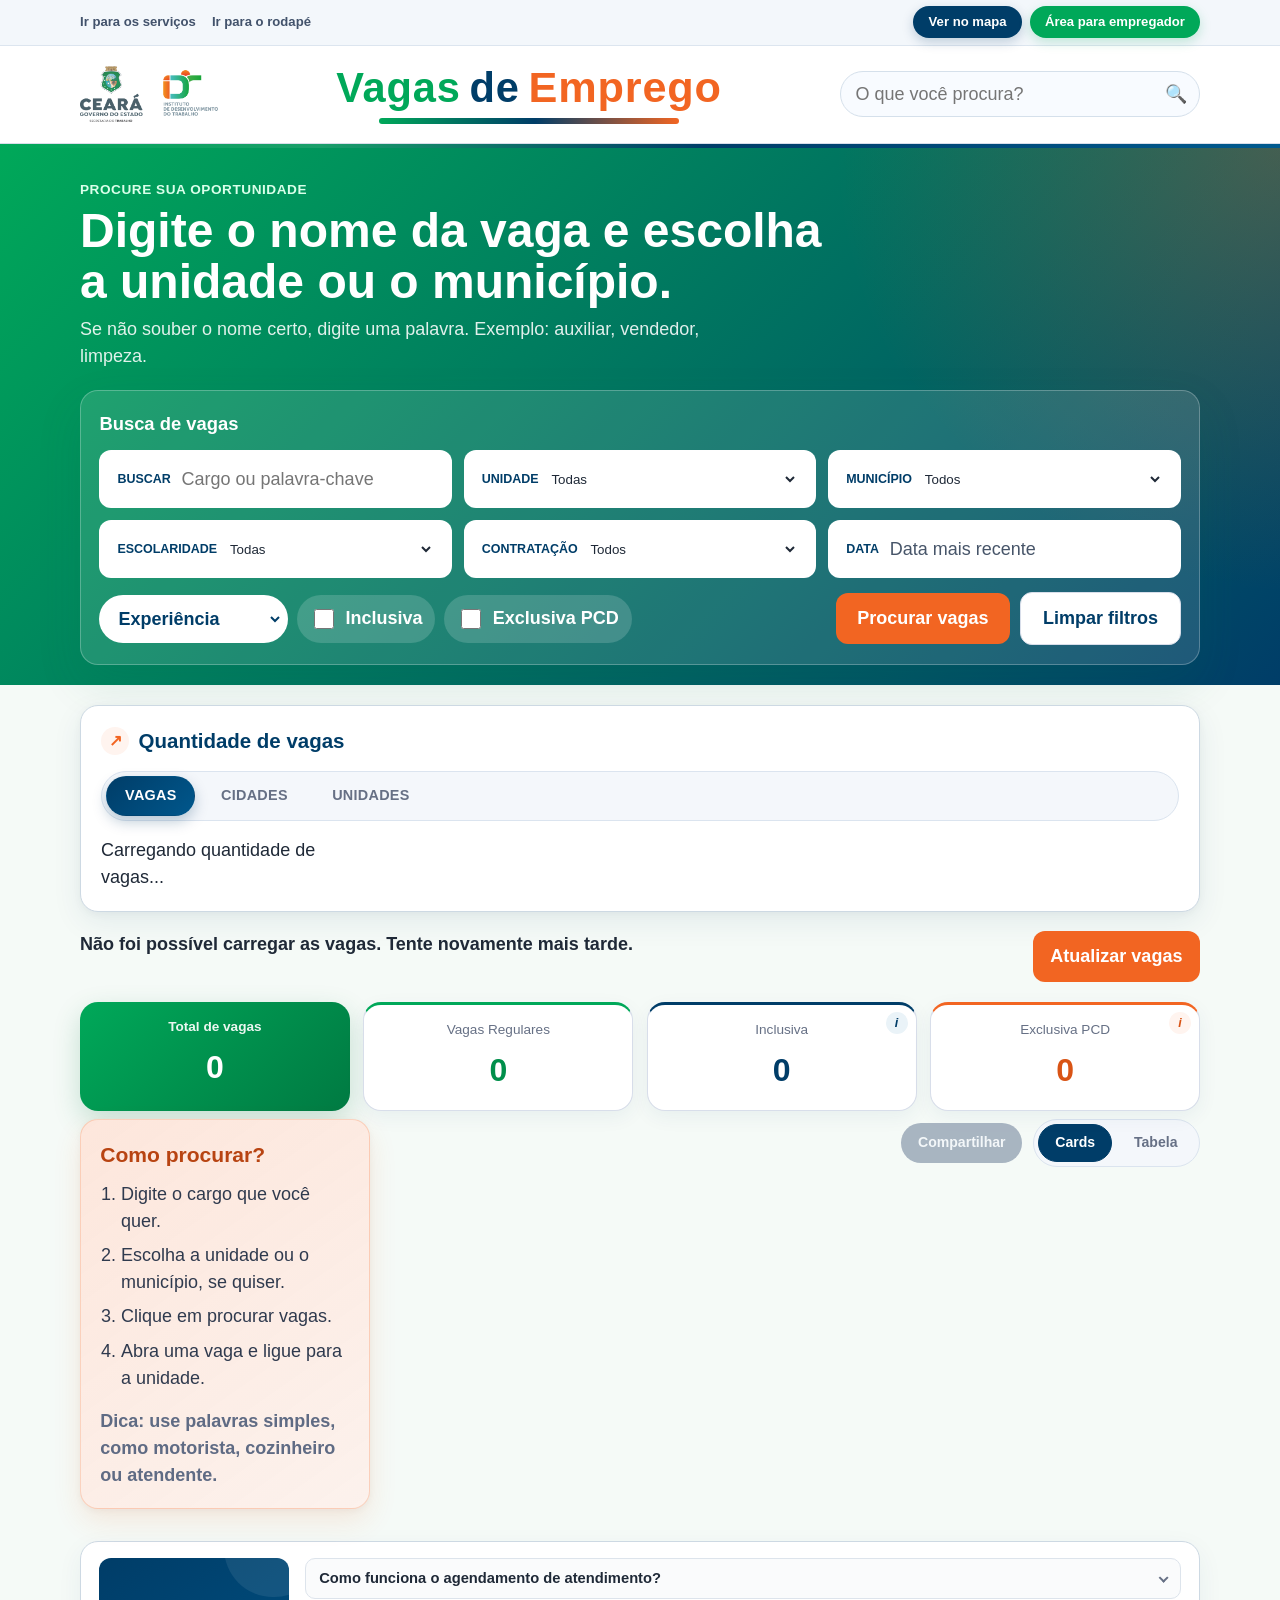
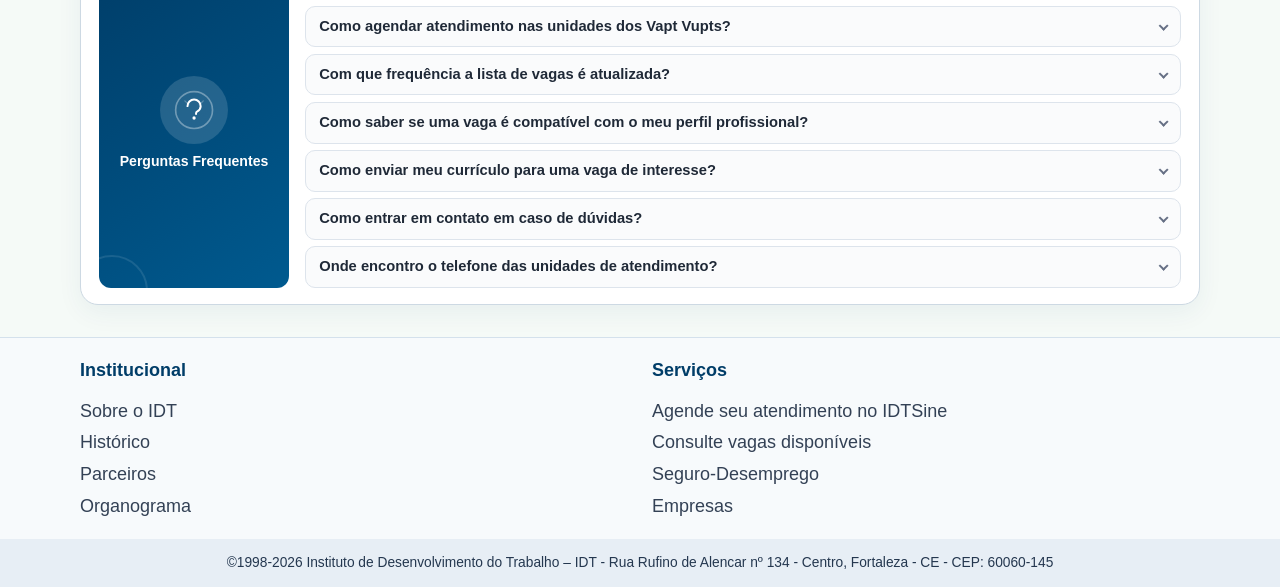
==== frontend/index.html @ 75d152e3 "Mover o botao Ver no mapa para a linha da area do empregador." ====
<!DOCTYPE html>
<html lang="pt-BR">
<head>
  <meta charset="UTF-8" />
  <meta name="viewport" content="width=device-width, initial-scale=1.0" />
  <meta name="description" content="Encontre vagas de emprego do IDT de forma simples e rápida." />
  <title>Vagas de Emprego | IDT</title>
  <link rel="icon" href="https://www.idt.org.br/assets/img/icones/IDT.ico" type="image/x-icon" />
  <link rel="stylesheet" href="css/style.css" />
</head>
<body>
  <a class="skip-link" href="#resultados">Ir para as vagas</a>

  <header class="site-header" id="topo">
    <div class="site-shortcuts">
      <div class="container site-shortcuts__inner">
        <a href="#resultados">Ir para os serviços</a>
        <a href="#s-footer">Ir para o rodapé</a>
        <div class="site-shortcuts__actions">
          <a class="site-shortcuts__cta site-shortcuts__cta--map" href="mapa.html">Ver no mapa</a>
          <a class="site-shortcuts__cta" href="empresas.html">Área para empregador</a>
        </div>
      </div>
    </div>

    <div class="topbar">
      <div class="container topbar__inner">
        <div class="topbar__logos">
          <div class="logo logo--lockup">
            <img src="img/logos_verticais.png" alt="Governo do Estado do Ceará — Secretaria do Trabalho e Instituto de Desenvolvimento do Trabalho" />
          </div>
        </div>
        <p class="site-title" aria-label="Vagas de Emprego">
          <span class="site-title__text">
            <span class="site-title__word site-title__word--green">Vagas</span>
            <span class="site-title__word site-title__word--blue">de</span>
            <span class="site-title__word site-title__word--orange">Emprego</span>
          </span>
          <span class="site-title__accent" aria-hidden="true"></span>
        </p>
        <form class="site-search" action="index.html" method="get">
          <input type="search" name="q" placeholder="O que você procura?" aria-label="Buscar vaga da data atual" />
          <button type="submit" aria-label="Buscar vaga da data atual">🔍</button>
        </form>
      </div>
    </div>

    <div class="site-header-divider" aria-hidden="true"></div>
  </header>

  <main>
    <section class="hero">
      <div class="container">
        <div class="hero__text">
          <p class="eyebrow">Procure sua oportunidade</p>
          <h2>Digite o nome da vaga e escolha a unidade ou o município.</h2>
          <p>Se não souber o nome certo, digite uma palavra. Exemplo: auxiliar, vendedor, limpeza.</p>
        </div>

        <form id="busca-form" class="search-box" aria-label="Busca de vagas">
          <h3>Busca de vagas</h3>
          <div class="search-row">
            <label class="search-field">
              <span class="sr-only">Cargo ou palavra-chave</span>
              <span aria-hidden="true" class="field-icon">Buscar</span>
              <input id="busca-cargo" type="search" placeholder="Cargo ou palavra-chave" autocomplete="off" list="lista-ocupacoes" />
              <datalist id="lista-ocupacoes"></datalist>
            </label>
            <label class="search-field">
              <span class="sr-only">Unidade</span>
              <span aria-hidden="true" class="field-icon">Unidade</span>
              <select id="filtro-unidade">
                <option value="">Todas</option>
              </select>
            </label>
            <label class="search-field">
              <span class="sr-only">Município</span>
              <span aria-hidden="true" class="field-icon">Município</span>
              <select id="filtro-municipio">
                <option value="">Todos</option>
              </select>
            </label>
          </div>
          <div class="search-row search-row--extra">
            <label class="search-field">
              <span class="sr-only">Escolaridade</span>
              <span aria-hidden="true" class="field-icon">Escolaridade</span>
              <select id="filtro-escolaridade">
                <option value="">Todas</option>
              </select>
            </label>
            <label class="search-field">
              <span class="sr-only">Tipo de contratação</span>
              <span aria-hidden="true" class="field-icon">Contratação</span>
              <select id="filtro-contratacao">
                <option value="">Todos</option>
              </select>
            </label>
            <label class="search-field search-field--locked">
              <span class="sr-only">Data mais recente</span>
              <span aria-hidden="true" class="field-icon">Data</span>
              <input id="filtro-data" type="text" value="Data mais recente" readonly tabindex="-1" aria-readonly="true" />
            </label>
          </div>

          <div class="search-actions-row" aria-label="Filtros e ações">
            <div class="search-actions-row__pcd-group" role="group" aria-label="Tipo de vaga">
              <label class="search-actions-row__experiencia">
                <span class="sr-only">Experiência</span>
                <select id="filtro-experiencia">
                  <option value="">Experiência</option>
                </select>
              </label>
              <label class="search-actions-row__pcd">
                <input type="checkbox" id="filtro-inclusiva" />
                Inclusiva
              </label>
              <label class="search-actions-row__pcd">
                <input type="checkbox" id="filtro-exclusiva" />
                Exclusiva PCD
              </label>
            </div>
            <div class="search-actions-row__buttons">
              <button type="submit" class="btn btn-primary">Procurar vagas</button>
              <button type="button" id="btn-limpar-filtros" class="btn btn-light">Limpar filtros</button>
            </div>
          </div>
        </form>
      </div>
    </section>

    <section class="container popular-section" aria-labelledby="populares-titulo">
      <div class="popular-card popular-theme--vagas">
        <div class="popular-heading">
          <span class="popular-icon" aria-hidden="true">↗</span>
          <h3 id="populares-titulo">Quantidade de vagas</h3>
        </div>
        <div class="popular-tabs" role="tablist" aria-label="Agrupar quantidade de vagas">
          <button id="tab-popular-vagas" type="button" class="popular-tab active" data-popular-tab="vagas" role="tab" aria-selected="true">
            Vagas
          </button>
          <button id="tab-popular-cidades" type="button" class="popular-tab" data-popular-tab="cidades" role="tab" aria-selected="false">
            Cidades
          </button>
          <button id="tab-popular-unidades" type="button" class="popular-tab" data-popular-tab="unidades" role="tab" aria-selected="false">
            Unidades
          </button>
        </div>
        <div id="popular-list" class="popular-list" aria-live="polite">
          <span>Carregando quantidade de vagas...</span>
        </div>
        <div id="popular-paginacao" class="popular-pager hidden" aria-label="Páginas da quantidade de vagas"></div>
      </div>
    </section>

    <section class="container status-area">
      <div class="status-area__text">
        <p id="status-text">Carregando vagas...</p>
        <p id="ultima-atualizacao" class="ultima-atualizacao"></p>
        <p id="status-refresh" class="status-refresh" aria-live="polite"></p>
      </div>
      <div class="status-area__actions">
        <button id="btn-atualizar-vagas" type="button" class="btn btn-light">Atualizar vagas</button>
        <button id="btn-limpar" type="button" class="btn btn-light hidden">Limpar filtros</button>
      </div>
    </section>

    <section class="container kpi-section" aria-label="Indicadores das vagas filtradas">
      <div class="kpi-grid">
        <div class="kpi-card kpi-card--total">
          <span class="kpi-label">Total de vagas</span>
          <span class="kpi-value" id="kpi-vagas-total">0</span>
        </div>
        <div class="kpi-card kpi-card--npcd">
          <span class="kpi-label">Vagas Regulares</span>
          <span class="kpi-value" id="kpi-vagas-regulares">0</span>
        </div>
        <div class="kpi-card kpi-card--inclusiva">
          <button type="button" class="kpi-info" aria-expanded="false" aria-controls="kpi-dica-inclusiva" title="O que é Inclusiva?">i</button>
          <p id="kpi-dica-inclusiva" class="kpi-dica hidden" role="tooltip">Vaga aberta para ampla concorrência, mas acessível para candidatos(as) PCD</p>
          <span class="kpi-label">Inclusiva</span>
          <span class="kpi-value" id="kpi-vagas-inclusiva">0</span>
        </div>
        <div class="kpi-card kpi-card--pcd">
          <button type="button" class="kpi-info" aria-expanded="false" aria-controls="kpi-dica-exclusiva" title="O que é Exclusiva PCD?">i</button>
          <p id="kpi-dica-exclusiva" class="kpi-dica hidden" role="tooltip">Oportunidade reservada exclusivamente para PCD</p>
          <span class="kpi-label">Exclusiva PCD</span>
          <span class="kpi-value" id="kpi-vagas-exclusiva">0</span>
        </div>
      </div>
    </section>

    <section id="resultados" class="container results-layout">
      <aside class="help-card" aria-label="Ajuda para procurar vagas">
        <h3>Como procurar?</h3>
        <ol>
          <li>Digite o cargo que você quer.</li>
          <li>Escolha a unidade ou o município, se quiser.</li>
          <li>Clique em procurar vagas.</li>
          <li>Abra uma vaga e ligue para a unidade.</li>
        </ol>
        <p class="help-note">Dica: use palavras simples, como motorista, cozinheiro ou atendente.</p>
      </aside>

      <div>
        <div class="results-toolbar">
          <button type="button" id="btn-compartilhar" class="btn btn-compartilhar" disabled title="Selecione um município para compartilhar as vagas">
            Compartilhar
          </button>
          <div class="view-toggle" role="group" aria-label="Modo de visualização">
            <button type="button" id="view-cards" class="view-toggle__btn is-active" data-view="cards" aria-pressed="true">
              Cards
            </button>
            <button type="button" id="view-table" class="view-toggle__btn" data-view="table" aria-pressed="false">
              Tabela
            </button>
          </div>
        </div>
        <div id="lista-vagas" class="cards" aria-label="Lista de vagas"></div>
        <div id="paginacao" class="pagination hidden"></div>
      </div>
    </section>

    <section class="container faq-section" aria-labelledby="faq-titulo">
      <div class="faq-card">
        <div class="faq-layout">
          <div class="faq-title-box">
            <span class="faq-icon" aria-hidden="true">
              <svg viewBox="0 0 64 64" fill="none" xmlns="http://www.w3.org/2000/svg">
                <circle cx="32" cy="32" r="28" stroke="currentColor" stroke-width="2.5" opacity="0.35"/>
                <path d="M22 26c0-5.5 4.5-10 10-10s10 4.5 10 10c0 4-2.5 6.5-5.5 8.2-.9.5-1.5 1.4-1.5 2.5v1.3" stroke="currentColor" stroke-width="3" stroke-linecap="round"/>
                <circle cx="32" cy="44" r="2.5" fill="currentColor"/>
                <path d="M18 18l6 6M46 18l-6 6" stroke="currentColor" stroke-width="2" stroke-linecap="round" opacity="0.25"/>
              </svg>
            </span>
            <h2 id="faq-titulo">Perguntas Frequentes</h2>
          </div>
          <div class="faq-accordion">
          <details class="faq-item">
            <summary>Como funciona o agendamento de atendimento?</summary>
            <div class="faq-answer">
              <p>Para maior conforto e segurança, recomenda-se agendar previamente o atendimento pelo portal <a href="https://www.idt.org.br/" target="_blank" rel="noopener noreferrer">www.idt.org.br</a>. Caso não haja agendamento, o atendimento ficará sujeito a encaixe, conforme a disponibilidade do momento.</p>
            </div>
          </details>
          <details class="faq-item">
            <summary>Como agendar atendimento nas unidades dos Vapt Vupts?</summary>
            <div class="faq-answer">
              <p>Os usuários do sistema IDT/SINE que optarem pelas unidades instaladas nos Vapt Vupts devem realizar o agendamento por meio do link <a href="https://www.sps.ce.gov.br/sistemas/vapt-vupt/" target="_blank" rel="noopener noreferrer">https://www.sps.ce.gov.br/sistemas/vapt-vupt/</a></p>
            </div>
          </details>
          <details class="faq-item">
            <summary>Com que frequência a lista de vagas é atualizada?</summary>
            <div class="faq-answer">
              <p>A relação de vagas é atualizada duas vezes ao dia, às 11h30 e às 16h30, podendo sofrer alterações.</p>
            </div>
          </details>
          <details class="faq-item">
            <summary>Como saber se uma vaga é compatível com o meu perfil profissional?</summary>
            <div class="faq-answer">
              <p>Basta acessar o site do Governo Federal (<a href="https://empregabrasil.mte.gov.br" target="_blank" rel="noopener noreferrer">empregabrasil.mte.gov.br</a>) para verificar se a função desejada está de acordo com o seu perfil.</p>
            </div>
          </details>
          <details class="faq-item">
            <summary>Como enviar meu currículo para uma vaga de interesse?</summary>
            <div class="faq-answer">
              <p>Envie seu currículo para o e-mail da Unidade de Atendimento correspondente, colocando o nome da vaga no assunto da mensagem.</p>
            </div>
          </details>
          <details class="faq-item">
            <summary>Como entrar em contato em caso de dúvidas?</summary>
            <div class="faq-answer">
              <p>Você pode ligar para a Central de Atendimento ao Cliente no número <a href="tel:8532220340">(85) 3222.0340</a> ou entrar em contato com uma das unidades de atendimento.</p>
            </div>
          </details>
          <details class="faq-item">
            <summary>Onde encontro o telefone das unidades de atendimento?</summary>
            <div class="faq-answer">
              <p>No portal, clique na opção <a href="https://www.idt.org.br/onde-estamos/todas" target="_blank" rel="noopener noreferrer">onde estamos</a> para acessar os números de cada unidade.</p>
            </div>
          </details>
        </div>
      </div>
      </div>
    </section>
  </main>

  <div id="modal-vaga" class="modal hidden" role="dialog" aria-modal="true" aria-labelledby="modal-titulo">
    <div class="modal__backdrop"></div>
    <div class="modal__box">
      <button type="button" class="modal__close" aria-label="Fechar">×</button>
      <div id="modal-body"></div>
    </div>
  </div>

  <footer class="site-footer" id="s-footer">
    <div class="container site-footer__links">
      <section>
        <h4>Institucional</h4>
        <a href="https://www.idt.org.br/institucional/sobre-o-idt" target="_blank" rel="noopener noreferrer">Sobre o IDT</a>
        <a href="https://www.idt.org.br/institucional/historico" target="_blank" rel="noopener noreferrer">Histórico</a>
        <a href="https://www.idt.org.br/institucional/parceiros" target="_blank" rel="noopener noreferrer">Parceiros</a>
        <a href="https://www.idt.org.br/organograma-idt" target="_blank" rel="noopener noreferrer">Organograma</a>
      </section>
      <section>
        <h4>Serviços</h4>
        <a href="https://www.idt.org.br/saa4" target="_blank" rel="noopener noreferrer">Agende seu atendimento no IDTSine</a>
        <a href="https://www.idt.org.br/vagas-disponiveis" target="_blank" rel="noopener noreferrer">Consulte vagas disponíveis</a>
        <a href="https://www.idt.org.br/trabalhador/o-que-e-o-seguro-desemprego" target="_blank" rel="noopener noreferrer">Seguro-Desemprego</a>
        <a href="empresas.html">Empresas</a>
      </section>
    </div>
    <div id="rodapeIDT" class="site-footer__end">
      ©1998-2026 Instituto de Desenvolvimento do Trabalho – IDT - Rua Rufino de Alencar nº 134 - Centro, Fortaleza - CE - CEP: 60060-145
    </div>
  </footer>

  <script src="js/detalhes-vaga.js" defer></script>
  <script src="js/salvar-vagas.js" defer></script>
  <script src="js/app.js" defer></script>
</body>
</html>
---- frontend/css/style.css ----
:root {
  --idt-green: #00a859;
  --idt-green-hover: #008f4b;
  --idt-green-soft: #e8f7ef;
  --idt-orange: #f26522;
  --idt-orange-hover: #d95415;
  --idt-orange-soft: #fff4ef;
  --idt-blue: #003d68;
  --idt-blue-soft: #eaf3f8;
  --green: var(--idt-green);
  --bg: #f5faf7;
  --surface: #ffffff;
  --text: #1f2937;
  --muted: #667085;
  --border: #d8deea;
  --shadow: 0 18px 45px rgba(0, 104, 71, 0.12);
  --radius: 18px;
}

*,
*::before,
*::after {
  box-sizing: border-box;
}

body {
  margin: 0;
  font-family: Arial, Helvetica, sans-serif;
  background: var(--bg);
  color: var(--text);
  font-size: 18px;
  line-height: 1.5;
}

button,
input {
  font: inherit;
}

.skip-link {
  position: absolute;
  left: -9999px;
  top: 0;
  z-index: 20;
  padding: 0.75rem 1rem;
  background: #fff;
  color: var(--idt-blue);
}

.skip-link:focus {
  left: 1rem;
  top: 1rem;
}

.container {
  width: min(1120px, calc(100% - 32px));
  margin: 0 auto;
}

.hidden {
  display: none !important;
}

.sr-only {
  position: absolute;
  width: 1px;
  height: 1px;
  padding: 0;
  margin: -1px;
  overflow: hidden;
  clip: rect(0, 0, 0, 0);
  white-space: nowrap;
  border: 0;
}

.topbar {
  background: #fff;
  border-bottom: 1px solid var(--border);
}

.site-shortcuts {
  background: #f3f7fb;
  border-bottom: 1px solid #dce5ef;
}

.site-shortcuts__inner {
  display: flex;
  flex-wrap: wrap;
  align-items: center;
  gap: 1rem;
  padding: 0.4rem 0;
}

.site-shortcuts__inner a {
  color: #42526b;
  font-size: 0.82rem;
  font-weight: 700;
  text-decoration: none;
}

.site-shortcuts__inner a:hover,
.site-shortcuts__inner a:focus-visible {
  color: var(--idt-blue);
  text-decoration: underline;
}

.site-shortcuts__actions {
  display: flex;
  flex-wrap: wrap;
  align-items: center;
  gap: 0.5rem;
  margin-left: auto;
}

.site-shortcuts__cta {
  padding: 0.38rem 0.95rem;
  border-radius: 999px;
  background: var(--idt-green);
  color: #fff !important;
  font-weight: 800;
  box-shadow: 0 4px 12px rgba(0, 168, 89, 0.22);
}

.site-shortcuts__cta:hover,
.site-shortcuts__cta:focus-visible {
  background: var(--idt-green-hover);
  color: #fff !important;
  text-decoration: none;
}

.site-shortcuts__cta--map {
  background: var(--idt-blue);
  box-shadow: 0 4px 12px rgba(0, 61, 104, 0.22);
}

.site-shortcuts__cta--map:hover,
.site-shortcuts__cta--map:focus-visible {
  background: var(--idt-blue);
  filter: brightness(1.08);
}

.topbar__inner {
  display: grid;
  grid-template-columns: auto minmax(0, 1fr) auto;
  align-items: center;
  gap: clamp(0.75rem, 2vw, 1.5rem);
  padding: clamp(0.85rem, 1.5vw, 1.25rem) 0;
}

.site-title {
  margin: 0;
  justify-self: center;
  display: flex;
  flex-direction: column;
  align-items: center;
  gap: clamp(0.3rem, 0.8vw, 0.5rem);
  min-width: 0;
  max-width: 100%;
  text-align: center;
  padding: 0 0.25rem;
}

.site-title__text {
  display: inline-flex;
  flex-wrap: wrap;
  align-items: baseline;
  justify-content: center;
  gap: 0.4rem 0.55rem;
  font-size: clamp(1.5rem, 1rem + 2.4vw, 2.6rem);
  font-weight: 900;
  line-height: 1.05;
  letter-spacing: 0.02em;
}

.site-title__word--green {
  color: var(--idt-green);
}

.site-title__word--blue {
  color: var(--idt-blue);
  font-weight: 800;
}

.site-title__word--orange {
  color: var(--idt-orange);
  font-size: 1.04em;
}

.site-title__accent {
  display: block;
  width: clamp(150px, 32vw, 300px);
  height: clamp(4px, 0.45vw, 6px);
  border-radius: 999px;
  background: linear-gradient(
    90deg,
    var(--idt-green) 0%,
    var(--idt-blue) 52%,
    var(--idt-orange) 100%
  );
}

@media (min-width: 721px) {
  .site-title__text {
    flex-wrap: nowrap;
    white-space: nowrap;
  }
}

.site-search {
  display: inline-flex;
  align-items: center;
  width: min(360px, 34vw);
  min-height: 44px;
  border-radius: 999px;
  border: 1px solid #d5e0eb;
  background: #f8fbff;
  overflow: hidden;
}

.site-search input {
  border: 0;
  outline: none;
  background: transparent;
  flex: 1;
  min-width: 0;
  padding: 0 0.9rem;
  color: #1f2937;
}

.site-search button {
  border: 0;
  height: 44px;
  width: 46px;
  cursor: pointer;
  background: transparent;
  color: var(--idt-blue);
}

.site-header-divider {
  height: 4px;
  background: linear-gradient(
    90deg,
    var(--idt-green) 0%,
    #1a9e6a 25%,
    var(--idt-blue) 55%,
    #005a8f 100%
  );
}

.topbar__logos {
  display: flex;
  align-items: center;
  gap: clamp(0.75rem, 2vw, 1.25rem);
}

.logo img {
  height: auto;
  display: block;
}

.logo--lockup img {
  height: 56px;
  width: auto;
  max-width: min(280px, 48vw);
}

.eyebrow {
  margin: 0;
  color: var(--green);
  font-weight: 800;
  font-size: 0.85rem;
  text-transform: uppercase;
  letter-spacing: 0.04em;
}

h1,
h2,
h3,
p {
  margin-top: 0;
}

h1 {
  margin-bottom: 0;
  font-size: clamp(1.35rem, 3vw, 2rem);
}

.hero {
  padding: 2rem 0 1.25rem;
  background:
    radial-gradient(circle at top right, rgba(242, 101, 34, 0.28), transparent 32%),
    linear-gradient(135deg, var(--idt-green), var(--idt-blue));
  color: #fff;
}

.hero__text {
  max-width: 760px;
  margin-bottom: 1.25rem;
}

.hero__text .eyebrow {
  color: #d9ffea;
}

.hero h2 {
  margin: 0.25rem 0 0.5rem;
  font-size: clamp(1.7rem, 5vw, 3rem);
  line-height: 1.08;
}

.hero p {
  max-width: 680px;
  margin-bottom: 0;
  color: rgba(255, 255, 255, 0.88);
}

.search-box {
  padding: 1.15rem;
  background: rgba(255, 255, 255, 0.12);
  border: 1px solid rgba(255, 255, 255, 0.25);
  border-radius: var(--radius);
  box-shadow: var(--shadow);
}

.search-box h3 {
  margin-bottom: 0.8rem;
  font-size: 1.15rem;
}

.search-row {
  display: grid;
  grid-template-columns: 1fr 1fr 1fr;
  gap: 0.75rem;
}

.search-row--extra {
  grid-template-columns: 1fr 1fr 1fr;
  margin-top: 0.75rem;
}

.search-row--extra .field-icon {
  white-space: nowrap;
}

.search-field {
  display: flex;
  align-items: center;
  gap: 0.55rem;
  padding: 0 1rem;
  min-height: 58px;
  background: #fff;
  color: var(--muted);
  border: 2px solid transparent;
  border-radius: 12px;
}

.field-icon {
  color: var(--idt-blue);
  font-size: 0.78rem;
  font-weight: 900;
  text-transform: uppercase;
}

.field-icon--long {
  white-space: normal;
  line-height: 1.15;
  max-width: 6.4rem;
}

.search-field:focus-within {
  border-color: var(--idt-orange);
  box-shadow: 0 0 0 4px rgba(242, 101, 34, 0.22);
}

.search-field input,
.search-field select {
  width: 100%;
  border: 0;
  outline: 0;
  color: var(--text);
  background: transparent;
}

.search-field select {
  min-width: 0;
  cursor: pointer;
}

.btn {
  min-height: 48px;
  border: 0;
  border-radius: 12px;
  padding: 0.75rem 1.1rem;
  font-weight: 800;
  cursor: pointer;
  text-decoration: none;
  display: inline-flex;
  align-items: center;
  justify-content: center;
  gap: 0.45rem;
}

.btn-primary {
  min-height: 58px;
  background: var(--idt-orange);
  color: #fff;
}

.btn-primary:hover,
.btn-primary:focus-visible {
  background: var(--idt-orange-hover);
}

.vaga-actions .btn-primary {
  min-height: 48px;
}

.btn-light {
  background: #fff;
  color: var(--idt-blue);
  border: 1px solid var(--border);
}

.btn-call {
  background: var(--green);
  color: #fff;
}

.btn-map {
  background: var(--idt-blue);
  color: #fff;
}

.btn-map:hover,
.btn-map:focus-visible {
  filter: brightness(1.08);
}

.btn-agendar {
  background: var(--idt-green);
  color: #fff;
}

.btn-agendar:hover,
.btn-agendar:focus-visible {
  background: var(--idt-green-hover);
  outline: none;
}

.agendar-wrap {
  display: inline-flex;
  align-items: center;
  gap: 0.4rem;
}

.agendar-info {
  width: 28px;
  height: 28px;
  padding: 0;
  border: 2px solid var(--idt-blue);
  border-radius: 50%;
  background: #fff;
  color: var(--idt-blue);
  font-size: 0.85rem;
  font-style: italic;
  font-weight: 900;
  line-height: 1;
  cursor: pointer;
}

.agendar-info:hover,
.agendar-info:focus-visible {
  background: var(--idt-blue);
  color: #fff;
  outline: none;
}

.agendar-dialog {
  position: fixed;
  inset: 0;
  z-index: 80;
}

.agendar-dialog__backdrop {
  position: absolute;
  inset: 0;
  background: rgba(15, 23, 42, 0.45);
}

.agendar-dialog__panel {
  position: relative;
  z-index: 1;
  width: min(420px, calc(100% - 2rem));
  margin: 18vh auto 0;
  padding: 1.15rem 1.2rem 1.25rem;
  border-radius: 16px;
  background: #fff;
  box-shadow: 0 16px 40px rgba(15, 23, 42, 0.18);
}

.agendar-dialog__panel h3 {
  margin: 0 0 0.5rem;
  color: var(--idt-blue);
}

.agendar-dialog__panel p {
  margin: 0 0 1rem;
  color: #334155;
}

.quick-filters {
  display: flex;
  flex-wrap: wrap;
  gap: 0.75rem;
  margin-top: 0.9rem;
}

.search-actions-row {
  display: flex;
  flex-wrap: wrap;
  align-items: center;
  justify-content: space-between;
  gap: 0.75rem;
  margin-top: 0.9rem;
}

.search-field--locked {
  cursor: default;
}

.search-field--locked:focus-within {
  border-color: #d8deea;
  box-shadow: none;
}

.search-field--locked input {
  cursor: default;
  color: #475569;
}

.search-actions-row__pcd-group {
  display: flex;
  flex-wrap: wrap;
  align-items: center;
  gap: 0.55rem;
}

.search-actions-row__experiencia {
  display: inline-flex;
  align-items: center;
  min-height: 48px;
  padding: 0 0.35rem 0 0.95rem;
  background: #fff;
  border-radius: 999px;
  color: var(--idt-blue);
}

.search-actions-row__experiencia select {
  border: 0;
  background: transparent;
  color: var(--idt-blue);
  font: inherit;
  font-weight: 800;
  min-height: 44px;
  min-width: 10.5rem;
  padding-right: 0.4rem;
  cursor: pointer;
}

.search-actions-row__experiencia select:focus-visible {
  outline: 2px solid var(--idt-orange);
  outline-offset: 2px;
}

.search-actions-row__pcd {
  display: inline-flex;
  align-items: center;
  gap: 0.55rem;
  padding: 0.65rem 0.8rem;
  background: rgba(255, 255, 255, 0.16);
  border-radius: 999px;
  color: #fff;
  font-weight: 700;
  cursor: pointer;
}

.search-actions-row__pcd input {
  width: 20px;
  height: 20px;
  cursor: pointer;
}

.search-actions-row__buttons {
  display: flex;
  flex-wrap: wrap;
  align-items: center;
  gap: 0.65rem;
}

.search-actions-row__buttons .btn-primary,
.search-actions-row__buttons .btn-map,
.search-actions-row__buttons .btn-light {
  min-height: 48px;
  padding: 0.75rem 1.35rem;
}

.quick-filters label {
  display: inline-flex;
  align-items: center;
  gap: 0.55rem;
  padding: 0.65rem 0.8rem;
  background: rgba(255, 255, 255, 0.16);
  border-radius: 999px;
  color: #fff;
  font-weight: 700;
}

.quick-filters input {
  width: 20px;
  height: 20px;
}

.search-extra-actions {
  display: flex;
  justify-content: flex-end;
  margin-top: 0.9rem;
}

.kpi-section {
  margin-bottom: 0.5rem;
}

.kpi-grid {
  display: grid;
  grid-template-columns: repeat(4, minmax(0, 1fr));
  gap: 0.85rem;
}

.kpi-card {
  position: relative;
  background: var(--surface);
  border: 1px solid var(--border);
  border-radius: var(--radius);
  padding: 1rem 1.1rem;
  box-shadow: 0 6px 20px rgba(0, 61, 104, 0.06);
  text-align: center;
}

.kpi-info {
  position: absolute;
  top: 0.45rem;
  right: 0.5rem;
  width: 22px;
  height: 22px;
  padding: 0;
  border: 0;
  border-radius: 50%;
  background: #eaf3f8;
  color: var(--idt-blue);
  font-size: 0.78rem;
  font-weight: 800;
  font-style: italic;
  line-height: 22px;
  cursor: pointer;
}

.kpi-card--pcd .kpi-info {
  background: var(--idt-orange-soft);
  color: var(--idt-orange-hover);
}

.kpi-dica {
  position: absolute;
  top: 2.15rem;
  right: 0.45rem;
  z-index: 5;
  width: min(250px, calc(100% - 0.9rem));
  margin: 0;
  padding: 0.65rem 0.75rem;
  border-radius: 12px;
  background: #fff;
  box-shadow: 0 10px 24px rgba(15, 23, 42, 0.16);
  color: var(--text);
  font-size: 0.82rem;
  font-weight: 600;
  line-height: 1.35;
  text-align: left;
}

.kpi-card--pcd {
  border-top: 3px solid var(--idt-orange);
}

.kpi-card--npcd {
  border-top: 3px solid var(--idt-green);
}

.kpi-card--inclusiva {
  border-top: 3px solid var(--idt-blue);
}

.kpi-card--total {
  background: linear-gradient(135deg, var(--idt-green) 0%, #007a42 100%);
  border: 0;
  box-shadow: 0 10px 28px rgba(0, 122, 66, 0.2);
}

.kpi-card--total .kpi-label {
  color: rgba(255, 255, 255, 0.92);
  font-weight: 700;
}

.kpi-card--total .kpi-value {
  color: #fff;
}

.kpi-label {
  display: block;
  font-size: 0.85rem;
  color: var(--muted);
  line-height: 1.3;
  margin-bottom: 0.45rem;
}

.kpi-value {
  font-size: clamp(1.5rem, 3vw, 2rem);
  font-weight: 800;
  color: var(--idt-blue);
  font-variant-numeric: tabular-nums;
}

.kpi-card--pcd .kpi-value {
  color: var(--idt-orange-hover);
}

.kpi-card--npcd .kpi-value {
  color: var(--idt-green-hover);
}

.kpi-card--inclusiva .kpi-value {
  color: var(--idt-blue);
}

.status-area {
  display: flex;
  align-items: center;
  justify-content: space-between;
  gap: 1rem;
  padding: 1.2rem 0;
}

.status-area__text {
  display: grid;
  gap: 0.25rem;
}

.status-area__actions {
  display: flex;
  flex-wrap: wrap;
  align-items: center;
  justify-content: flex-end;
  gap: 0.6rem;
}

.ultima-atualizacao {
  margin: 0;
  font-size: 0.9rem;
  color: var(--muted);
}

.status-area .status-refresh {
  margin: 0;
  min-height: 1.2em;
  font-size: 0.88rem;
  font-weight: 700;
  color: var(--idt-blue);
}

.status-area .status-refresh.is-updating {
  color: var(--idt-orange);
}

#btn-atualizar-vagas {
  background: var(--idt-orange);
  color: #fff;
  border: 0;
  transition: background 0.18s ease, box-shadow 0.18s ease, transform 0.18s ease;
}

#btn-atualizar-vagas:hover,
#btn-atualizar-vagas:focus-visible {
  background: var(--idt-orange-hover);
}

#btn-atualizar-vagas:active,
#btn-atualizar-vagas.is-clicking {
  animation: btn-atualizar-clique 0.32s ease;
}

#btn-atualizar-vagas:disabled {
  opacity: 0.65;
  cursor: wait;
}

@keyframes btn-atualizar-clique {
  0% {
    transform: scale(1);
    box-shadow: 0 0 0 0 rgba(242, 101, 34, 0.35);
  }
  45% {
    transform: scale(0.96);
    box-shadow: 0 0 0 6px rgba(242, 101, 34, 0.18);
  }
  100% {
    transform: scale(1);
    box-shadow: 0 0 0 0 rgba(242, 101, 34, 0);
  }
}

@media (prefers-reduced-motion: reduce) {
  #btn-atualizar-vagas,
  #btn-atualizar-vagas:active,
  #btn-atualizar-vagas.is-clicking {
    animation: none;
    transition: none;
  }
}

.popular-section {
  margin-top: 1.25rem;
}

.popular-card {
  padding: 1.25rem;
  background: var(--surface);
  border: 1px solid #cdd9e3;
  border-radius: var(--radius);
  box-shadow:
    0 10px 30px rgba(0, 61, 104, 0.08),
    0 2px 8px rgba(15, 23, 42, 0.04);
}

.popular-heading {
  display: flex;
  align-items: center;
  gap: 0.6rem;
  color: var(--idt-blue);
}

.popular-heading h3 {
  margin-bottom: 0;
  font-size: 1.28rem;
}

.popular-icon {
  display: inline-flex;
  align-items: center;
  justify-content: center;
  width: 1.75rem;
  height: 1.75rem;
  border-radius: 50%;
  background: var(--idt-orange-soft);
  color: var(--idt-orange);
  font-size: 1rem;
  font-weight: 900;
}

.popular-tabs {
  display: flex;
  gap: 0.45rem;
  margin-top: 0.9rem;
  padding: 0.28rem;
  background: #f4f7fb;
  border: 1px solid #dbe4ef;
  border-radius: 999px;
}

.popular-tab {
  border: 1px solid transparent;
  border-radius: 999px;
  padding: 0.5rem 1.1rem;
  background: transparent;
  color: var(--muted);
  font-size: 0.9rem;
  font-weight: 900;
  text-transform: uppercase;
  letter-spacing: 0.02em;
  cursor: pointer;
  transition: all 0.2s ease;
}

.popular-tab:hover,
.popular-tab:focus-visible,
.popular-tab.active {
  color: #ffffff;
  border-color: transparent;
  outline: none;
}

.popular-tab[data-popular-tab="vagas"]:hover,
.popular-tab[data-popular-tab="vagas"]:focus-visible,
.popular-tab[data-popular-tab="vagas"].active {
  background: linear-gradient(135deg, var(--idt-blue), #00578c);
  box-shadow: 0 6px 14px rgba(0, 61, 104, 0.25);
}

.popular-tab[data-popular-tab="cidades"]:hover,
.popular-tab[data-popular-tab="cidades"]:focus-visible,
.popular-tab[data-popular-tab="cidades"].active {
  background: linear-gradient(135deg, var(--idt-green), var(--idt-green-hover));
  box-shadow: 0 6px 14px rgba(0, 168, 89, 0.25);
}

.popular-tab[data-popular-tab="unidades"]:hover,
.popular-tab[data-popular-tab="unidades"]:focus-visible,
.popular-tab[data-popular-tab="unidades"].active {
  background: linear-gradient(135deg, var(--idt-orange), var(--idt-orange-hover));
  box-shadow: 0 6px 14px rgba(242, 101, 34, 0.25);
}

.popular-list {
  display: grid;
  grid-template-columns: repeat(4, minmax(0, 1fr));
  gap: 0.55rem 1rem;
  padding-top: 0.95rem;
}

.popular-item {
  display: flex;
  align-items: center;
  gap: 0.4rem;
  min-height: 38px;
  min-width: 0;
  border: 1px solid transparent;
  padding: 0.35rem 0.55rem;
  background: transparent;
  color: #334155;
  text-align: left;
  border-radius: 10px;
  cursor: pointer;
}

.popular-item__tag {
  flex: 0 0 auto;
  min-width: 1.55rem;
  padding: 0.08rem 0.38rem;
  border-radius: 999px;
  font-size: 0.72rem;
  font-weight: 900;
  line-height: 1.3;
  text-align: center;
}

.popular-theme--vagas .popular-item__tag {
  background: var(--idt-blue-soft);
  color: var(--idt-blue);
}

.popular-theme--cidades .popular-item__tag {
  background: var(--idt-green-soft);
  color: var(--idt-green-hover);
}

.popular-theme--unidades .popular-item__tag {
  background: var(--idt-orange-soft);
  color: var(--idt-orange-hover);
}

.popular-item__name {
  min-width: 0;
  overflow: hidden;
  text-overflow: ellipsis;
  white-space: nowrap;
}

.popular-pager {
  display: flex;
  justify-content: flex-end;
  gap: 0.4rem;
  padding-top: 0.75rem;
}

.popular-pager button {
  min-height: 34px;
  padding: 0.35rem 0.85rem;
  border-radius: 999px;
  font-size: 0.82rem;
  font-weight: 800;
  cursor: pointer;
}

.popular-theme--vagas .popular-pager button {
  border: 1px solid #dbe4ef;
  background: #fff;
  color: var(--idt-blue);
}

.popular-theme--cidades .popular-pager button {
  border: 1px solid #b6e0c8;
  background: #fff;
  color: var(--idt-green-hover);
}

.popular-theme--unidades .popular-pager button {
  border: 1px solid #f3c3a8;
  background: #fff;
  color: var(--idt-orange-hover);
}

.popular-theme--vagas .popular-pager button:hover:not(:disabled),
.popular-theme--vagas .popular-pager button:focus-visible:not(:disabled) {
  background: #eaf3f8;
  outline: none;
}

.popular-theme--cidades .popular-pager button:hover:not(:disabled),
.popular-theme--cidades .popular-pager button:focus-visible:not(:disabled) {
  background: #e8f7ef;
  outline: none;
}

.popular-theme--unidades .popular-pager button:hover:not(:disabled),
.popular-theme--unidades .popular-pager button:focus-visible:not(:disabled) {
  background: #fff4ef;
  outline: none;
}

.popular-pager button:disabled {
  opacity: 0.45;
  cursor: default;
}

.popular-theme--vagas .popular-item:hover,
.popular-theme--vagas .popular-item:focus-visible,
.popular-theme--vagas .popular-item.active {
  background: #eaf3f8;
  color: var(--idt-blue);
  border-color: #b7d3e8;
  outline: none;
}

.popular-theme--cidades .popular-item:hover,
.popular-theme--cidades .popular-item:focus-visible,
.popular-theme--cidades .popular-item.active {
  background: #eef8f3;
  color: #0a8150;
  border-color: #cfe8da;
  outline: none;
}

.popular-theme--unidades .popular-item:hover,
.popular-theme--unidades .popular-item:focus-visible,
.popular-theme--unidades .popular-item.active {
  background: #fff4ef;
  color: var(--idt-orange-hover);
  border-color: #f3c3a8;
  outline: none;
}

.popular-item.active {
  font-weight: 900;
}

.status-area p {
  margin: 0;
  font-weight: 800;
}

.results-layout {
  display: grid;
  grid-template-columns: 290px minmax(0, 1fr);
  gap: 1.2rem;
  align-items: start;
}

.results-layout > div {
  min-width: 0;
}

.help-card,
.vaga-card,
.empty-card {
  background: var(--surface);
  border: 1px solid var(--border);
  border-radius: var(--radius);
  box-shadow: 0 8px 26px rgba(15, 23, 42, 0.06);
}

.help-card {
  position: sticky;
  top: 1rem;
  padding: 1.2rem;
  background:
    linear-gradient(145deg, rgba(242, 101, 34, 0.16), rgba(217, 84, 21, 0.08)),
    #fff;
  border: 1px solid rgba(242, 101, 34, 0.22);
  box-shadow:
    0 12px 28px rgba(242, 101, 34, 0.12),
    0 2px 10px rgba(15, 23, 42, 0.05);
}

.help-card h3 {
  margin-bottom: 0.65rem;
  color: #b84412;
}

.help-card ol {
  padding-left: 1.3rem;
  margin: 0 0 1rem;
}

.help-card li {
  margin-bottom: 0.45rem;
  color: #2f3a4e;
}

.help-note {
  margin: 0;
  color: #5f6b84;
  font-weight: 700;
}

.cards {
  display: grid;
  gap: 0.85rem;
}

.results-toolbar {
  display: flex;
  align-items: center;
  justify-content: flex-end;
  flex-wrap: wrap;
  gap: 0.65rem;
  margin-bottom: 0.85rem;
}

.btn-compartilhar {
  min-height: 40px;
  padding: 0.45rem 1.05rem;
  border-radius: 999px;
  background: var(--idt-orange);
  color: #fff;
  font-size: 0.88rem;
  font-weight: 900;
}

.btn-compartilhar:hover,
.btn-compartilhar:focus-visible {
  background: var(--idt-orange-hover);
  outline: none;
}

.btn-compartilhar:disabled {
  background: #9aa8b8;
  color: #f3f6f9;
  cursor: not-allowed;
  opacity: 0.85;
}

.share-sheet {
  position: fixed;
  inset: 0;
  z-index: 1200;
  display: grid;
  place-items: end center;
}

.share-sheet__backdrop {
  position: absolute;
  inset: 0;
  background: rgba(15, 23, 42, 0.45);
}

.share-sheet__panel {
  position: relative;
  z-index: 1;
  width: min(420px, calc(100% - 1.5rem));
  margin: 0 0 1rem;
  padding: 1.1rem 1.15rem 1rem;
  border-radius: 18px 18px 14px 14px;
  background: #fff;
  box-shadow: 0 18px 40px rgba(0, 61, 104, 0.22);
}

.share-sheet__panel h3 {
  margin: 0 0 0.35rem;
  color: var(--idt-blue);
  font-size: 1.15rem;
}

.share-sheet__panel p {
  margin: 0 0 0.9rem;
  color: var(--muted);
  font-size: 0.92rem;
}

.share-sheet__aviso {
  padding: 0.75rem 0.85rem;
  border-radius: 12px;
  background: var(--idt-orange-soft);
  color: var(--idt-blue) !important;
  font-weight: 700;
}

.share-sheet__actions {
  display: grid;
  gap: 0.55rem;
}

.share-sheet__btn {
  min-height: 46px;
  border: 0;
  border-radius: 12px;
  font-weight: 800;
  cursor: pointer;
  color: #fff;
}

.share-sheet__btn--whatsapp {
  background: #25d366;
}

.share-sheet__btn--email {
  background: var(--idt-blue);
}

.share-sheet__btn--print {
  background: var(--idt-orange);
}

.share-sheet__btn--link {
  background: var(--idt-blue);
}

.share-sheet__btn--download {
  background: var(--idt-green);
}

.share-sheet__close {
  display: block;
  width: 100%;
  margin-top: 0.7rem;
  border: 0;
  background: transparent;
  color: var(--muted);
  font-weight: 700;
  cursor: pointer;
  padding: 0.55rem;
}

.view-toggle {
  display: inline-flex;
  gap: 0.3rem;
  padding: 0.28rem;
  background: #f4f7fb;
  border: 1px solid #dbe4ef;
  border-radius: 999px;
}

.view-toggle__btn {
  border: 1px solid transparent;
  border-radius: 999px;
  padding: 0.45rem 1rem;
  background: transparent;
  color: var(--muted);
  font-size: 0.88rem;
  font-weight: 900;
  cursor: pointer;
  transition: all 0.2s ease;
}

.view-toggle__btn:hover,
.view-toggle__btn:focus-visible {
  background: #ffffff;
  color: var(--idt-blue);
  border-color: #d6e1ed;
  outline: none;
}

.view-toggle__btn.is-active {
  background: var(--idt-blue);
  color: #fff;
  border-color: var(--idt-blue);
}

.vagas-table-wrap {
  background: var(--surface);
  border: 1px solid var(--border);
  border-radius: var(--radius);
  box-shadow: 0 8px 26px rgba(15, 23, 42, 0.06);
  overflow: hidden;
  max-width: 100%;
}

.vagas-table-scroll {
  overflow-x: auto;
}

.vagas-table {
  width: 100%;
  min-width: 1080px;
  border-collapse: collapse;
  font-size: 0.94rem;
}

.vagas-table th,
.vagas-table td {
  padding: 0.75rem 0.8rem;
  border-bottom: 1px solid #e5eee9;
  text-align: left;
  vertical-align: middle;
}

.vagas-table th {
  background: var(--idt-green-soft);
  color: var(--idt-green-hover);
  font-weight: 900;
  white-space: nowrap;
}

.vagas-table td {
  white-space: nowrap;
}

.vagas-table td[data-label="Ocupação"],
.vagas-table td[data-label="Escolaridade"] {
  white-space: normal;
  overflow-wrap: anywhere;
  min-width: 8.5rem;
}

.vagas-table tbody tr:nth-child(even) {
  background: #f7fbf8;
}

.vagas-table tbody tr:hover {
  background: #eef7f2;
}

.vagas-table-link {
  padding: 0;
  border: 0;
  background: none;
  color: var(--idt-blue);
  font: inherit;
  font-weight: 700;
  text-align: left;
  text-decoration: underline;
  cursor: pointer;
}

.vagas-table-link:hover,
.vagas-table-link:focus-visible {
  color: var(--idt-green-hover);
  outline: none;
}

.vagas-pcd {
  display: inline-flex;
  padding: 0.25rem 0.55rem;
  border-radius: 999px;
  background: var(--idt-green-soft);
  color: var(--idt-green-hover);
  font-weight: 900;
}

.vagas-pcd.is-pcd {
  background: var(--idt-orange-soft);
  color: var(--idt-orange-hover);
}

.vagas-table-actions {
  display: flex;
  flex-wrap: wrap;
  gap: 0.4rem;
}

.btn-sm {
  min-height: 36px;
  padding: 0.4rem 0.65rem;
  font-size: 0.82rem;
  border-radius: 10px;
  white-space: nowrap;
}

.btn-primary.btn-sm {
  min-height: 36px;
}

.vaga-card {
  padding: 1rem;
}

.vaga-card__top {
  display: flex;
  align-items: flex-start;
  justify-content: space-between;
  gap: 1rem;
}

.vaga-title {
  margin-bottom: 0.35rem;
  font-size: clamp(1.2rem, 3vw, 1.55rem);
  line-height: 1.2;
}

.vaga-qty {
  flex: 0 0 auto;
  padding: 0.55rem 0.75rem;
  border-radius: 999px;
  background: #ebfff4;
  color: #00763f;
  font-weight: 900;
}

.vaga-info {
  display: grid;
  gap: 0.35rem;
  margin: 0.8rem 0;
  color: var(--muted);
}

.tag-row {
  display: flex;
  flex-wrap: wrap;
  gap: 0.45rem;
  margin-bottom: 0.9rem;
}

.tag {
  padding: 0.35rem 0.6rem;
  border-radius: 999px;
  background: var(--idt-blue-soft);
  color: var(--idt-blue);
  font-size: 0.9rem;
  font-weight: 800;
}

.tag-pcd {
  background: var(--idt-orange-soft);
  color: var(--idt-orange-hover);
}

.tag-inclusiva {
  background: var(--idt-blue-soft);
  color: var(--idt-blue);
}

.tag-dias {
  background: var(--idt-green-soft);
  color: var(--idt-green-hover);
}

.vaga-actions {
  display: flex;
  flex-wrap: wrap;
  gap: 0.65rem;
}

.empty-card {
  padding: 2rem;
  text-align: center;
}

.pagination {
  display: flex;
  align-items: center;
  justify-content: center;
  gap: 0.75rem;
  margin: 1rem 0 2rem;
}

.pagination button {
  border: 1px solid var(--border);
  border-radius: 999px;
  padding: 0.65rem 1rem;
  background: #fff;
  font-weight: 800;
  cursor: pointer;
}

.pagination button:disabled {
  opacity: 0.45;
  cursor: not-allowed;
}

.modal {
  position: fixed;
  inset: 0;
  z-index: 50;
  display: grid;
  place-items: center;
  padding: 1rem;
}

.modal__backdrop {
  position: absolute;
  inset: 0;
  background: rgba(15, 23, 42, 0.62);
}

.modal__box {
  position: relative;
  z-index: 1;
  width: min(620px, 100%);
  max-height: min(760px, calc(100vh - 32px));
  overflow: auto;
  padding: 1.25rem;
  background: #fff;
  border-radius: 22px;
  box-shadow: var(--shadow);
}

.modal__close {
  position: absolute;
  right: 0.85rem;
  top: 0.7rem;
  width: 44px;
  height: 44px;
  border: 0;
  border-radius: 50%;
  background: #f1f3f8;
  font-size: 1.6rem;
  cursor: pointer;
}

.detail-list {
  display: grid;
  gap: 0.65rem;
  margin: 1rem 0;
}

.detail-list div {
  padding: 0.75rem;
  border-radius: 12px;
  background: #f7f8fb;
}

.modal-actions {
  display: flex;
  flex-wrap: wrap;
  gap: 0.7rem;
  margin-top: 1rem;
}

.faq-section {
  margin: 2rem auto 1.5rem;
}

.faq-card {
  padding: 1rem 1.1rem;
  background: var(--surface);
  border: 1px solid #cdd9e3;
  border-radius: var(--radius);
  box-shadow: 0 8px 26px rgba(0, 61, 104, 0.06);
}

.faq-layout {
  display: grid;
  grid-template-columns: minmax(140px, 190px) 1fr;
  gap: 1rem;
  align-items: stretch;
}

.faq-title-box {
  display: flex;
  flex-direction: column;
  align-items: center;
  justify-content: center;
  gap: 0.55rem;
  padding: 0.85rem 0.65rem;
  background: linear-gradient(145deg, var(--idt-blue) 0%, #005a8f 100%);
  color: #fff;
  border-radius: 12px;
  position: relative;
  overflow: hidden;
  text-align: center;
  min-height: 100%;
  container-type: size;
}

.faq-title-box::before {
  content: "";
  position: absolute;
  right: -18%;
  top: -18%;
  width: 52%;
  aspect-ratio: 1;
  border-radius: 50%;
  background: rgba(255, 255, 255, 0.08);
  pointer-events: none;
}

.faq-title-box::after {
  content: "";
  position: absolute;
  left: -12%;
  bottom: -12%;
  width: 38%;
  aspect-ratio: 1;
  border: 2px solid rgba(255, 255, 255, 0.1);
  border-radius: 50%;
  pointer-events: none;
}

.faq-icon {
  display: flex;
  align-items: center;
  justify-content: center;
  flex: 0 1 auto;
  width: auto;
  height: clamp(2.5rem, 28%, 4.25rem);
  height: clamp(2.5rem, 28cqh, 4.25rem);
  aspect-ratio: 1;
  max-width: 78%;
  border-radius: 50%;
  background: rgba(255, 255, 255, 0.14);
  color: #fff;
  position: relative;
  z-index: 1;
}

.faq-icon svg {
  width: 62%;
  height: 62%;
}

.faq-title-box h2 {
  margin: 0;
  font-size: clamp(0.88rem, 2.4cqh, 1.15rem);
  line-height: 1.2;
  position: relative;
  z-index: 1;
  flex: 0 1 auto;
}

.faq-accordion {
  display: grid;
  gap: 0.4rem;
}

.faq-item {
  border: 1px solid #dde4ec;
  border-radius: 10px;
  background: #fafbfc;
  overflow: hidden;
}

.faq-item summary {
  list-style: none;
  cursor: pointer;
  padding: 0.62rem 2.25rem 0.62rem 0.85rem;
  font-weight: 700;
  font-size: 0.92rem;
  line-height: 1.35;
  color: var(--text);
  position: relative;
  user-select: none;
}

.faq-item summary::-webkit-details-marker {
  display: none;
}

.faq-item summary::after {
  content: "";
  position: absolute;
  right: 0.85rem;
  top: 50%;
  width: 0.45rem;
  height: 0.45rem;
  border-right: 2px solid var(--muted);
  border-bottom: 2px solid var(--muted);
  transform: translateY(-65%) rotate(45deg);
  transition: transform 0.2s ease;
}

.faq-item[open] summary::after {
  transform: translateY(-35%) rotate(-135deg);
}

.faq-item summary:hover,
.faq-item summary:focus-visible {
  background: #f0f4f8;
  outline: none;
}

.faq-answer {
  padding: 0 0.85rem 0.7rem;
  color: var(--muted);
  border-top: 1px solid #eef2f6;
  font-size: 0.9rem;
}

.faq-answer p {
  margin: 0.55rem 0 0;
  line-height: 1.45;
}

.faq-answer a {
  color: var(--idt-green-hover);
  font-weight: 700;
  word-break: break-word;
}

.footer {
  margin-top: 2rem;
  padding: 1.4rem 0;
  background: #fff;
  border-top: 1px solid var(--border);
  color: var(--muted);
  font-size: 0.95rem;
}

.footer p {
  margin-bottom: 0.2rem;
}

.site-footer {
  margin-top: 2rem;
  background: #f7fafc;
  border-top: 1px solid #d4e1ec;
}

.site-footer__links {
  display: grid;
  grid-template-columns: repeat(2, minmax(0, 1fr));
  gap: 1.5rem;
  padding: 1.2rem 0;
}

.site-footer__links h4 {
  margin: 0 0 0.55rem;
  color: var(--idt-blue);
}

.site-footer__links section {
  display: grid;
  gap: 0.3rem;
}

.site-footer__links a {
  color: #334155;
  text-decoration: none;
}

.site-footer__links a:hover,
.site-footer__links a:focus-visible {
  color: var(--idt-blue);
  text-decoration: underline;
}

.site-footer__end {
  padding: 0.85rem 1rem;
  background: #e7eef5;
  color: #24374f;
  text-align: center;
  font-size: 0.86rem;
}

.map-page {
  background: #eef7f2;
}

.map-back-link {
  margin-left: auto;
}

.map-main-page {
  padding: 1.2rem 0 1.8rem;
}

.map-summary {
  display: flex;
  align-items: flex-end;
  justify-content: space-between;
  gap: 1rem;
  margin-bottom: 1rem;
}

.map-summary h2 {
  margin-bottom: 0.25rem;
  color: var(--idt-blue);
}

.map-summary p {
  margin-bottom: 0;
  color: var(--muted);
}

.map-legend {
  display: flex;
  flex-wrap: wrap;
  gap: 0.6rem;
  padding: 0.65rem 0.8rem;
  background: #fff;
  border: 1px solid var(--border);
  border-radius: 999px;
  font-size: 0.9rem;
}

.map-legend span {
  display: inline-flex;
  align-items: center;
  gap: 0.35rem;
}

.legend-dot,
.legend-pin,
.legend-area,
.legend-user {
  display: inline-block;
  width: 14px;
  height: 14px;
  border-radius: 50%;
}

.legend-dot-vaga {
  background: var(--idt-green);
}

.legend-dot-pcd {
  background: #9b59b6;
}

.legend-pin {
  border-radius: 3px 3px 8px 8px;
  background: var(--idt-orange);
}

.legend-area {
  border: 2px solid var(--idt-green-hover);
  background: var(--idt-green-soft);
}

.legend-user {
  border: 2px solid #1d4ed8;
  background: #3b82f6;
  box-shadow: 0 0 0 3px rgba(59, 130, 246, 0.28);
}

.map-filters {
  display: grid;
  grid-template-columns: 1fr 1fr 1fr auto;
  gap: 0.8rem;
  align-items: end;
  margin-bottom: 1rem;
  padding: 1rem;
  background: #fff;
  border: 1px solid var(--border);
  border-radius: var(--radius);
  box-shadow: 0 8px 22px rgba(0, 61, 104, 0.06);
}

.map-filters label {
  display: grid;
  gap: 0.35rem;
  color: var(--idt-blue);
  font-weight: 800;
}

.map-filters select {
  min-height: 48px;
  width: 100%;
  padding: 0 0.8rem;
  border: 1px solid var(--border);
  border-radius: 12px;
  background: #fff;
  color: var(--text);
  font: inherit;
}

.map-filters select:disabled {
  background: #f3f6fa;
  color: #475569;
  cursor: default;
}

.map-layout {
  position: relative;
  overflow: hidden;
  border-radius: 18px;
  border: 1px solid #cdd9e3;
  background: #dcebf2;
}

.public-map-layout {
  height: min(72vh, 720px);
  min-height: 520px;
  box-shadow: 0 16px 38px rgba(0, 61, 104, 0.12);
}

.map-locate-bar {
  display: none;
  margin: 0 auto 0.85rem;
}

.map-locate-btn {
  display: inline-flex;
  align-items: center;
  justify-content: center;
  width: 100%;
  min-height: 48px;
  padding: 0.75rem 1rem;
  border: 0;
  border-radius: 999px;
  background: var(--idt-blue);
  color: #fff;
  font: inherit;
  font-weight: 800;
  box-shadow: 0 8px 18px rgba(0, 61, 104, 0.16);
  cursor: pointer;
}

.map-locate-btn.is-active {
  background: var(--idt-green);
}

.map-locate-btn:focus-visible {
  outline: 3px solid #f4c430;
  outline-offset: 2px;
}

.map-results {
  margin-top: 1rem;
  padding: 1rem;
  background: #fff;
  border: 1px solid var(--border);
  border-left: 5px solid var(--idt-green);
  border-radius: var(--radius);
  box-shadow: 0 8px 22px rgba(0, 61, 104, 0.06);
  color: var(--text);
}

.map-results strong {
  color: var(--idt-blue);
}

.map-results-period {
  margin-top: 0.25rem;
  color: var(--muted);
  font-size: 0.95rem;
}

.map-results-grid {
  display: grid;
  grid-template-columns: repeat(4, minmax(0, 1fr));
  gap: 0.8rem;
  margin-top: 0.75rem;
}

.map-results-stat {
  padding: 0.8rem;
  border-radius: 14px;
  background: var(--idt-green-soft);
}

.map-results-stat span {
  display: block;
  color: var(--muted);
  font-size: 0.9rem;
}

.map-results-stat b {
  display: block;
  color: var(--idt-green-hover);
  font-size: 1.7rem;
  line-height: 1.1;
}

.map-vagas-table-section {
  margin-top: 1rem;
  padding: 1rem;
  background: #fff;
  border: 1px solid var(--border);
  border-radius: var(--radius);
  box-shadow: 0 8px 22px rgba(0, 61, 104, 0.06);
}

.map-vagas-table-section h2 {
  margin-bottom: 0.25rem;
  color: var(--idt-green-hover);
  font-size: 1.25rem;
}

.map-vagas-table-section p {
  margin-bottom: 0.9rem;
  color: var(--muted);
}

.map-vagas-table-scroll {
  overflow-x: auto;
}

.map-vagas-table-section .pagination {
  margin: 1rem 0 0.25rem;
}

.map-vagas-table {
  width: 100%;
  min-width: 760px;
  border-collapse: collapse;
  font-size: 0.96rem;
}

.map-vagas-table th,
.map-vagas-table td {
  padding: 0.75rem 0.8rem;
  border-bottom: 1px solid #e5eee9;
  text-align: left;
}

.map-vagas-table th {
  background: var(--idt-green-soft);
  color: var(--idt-green-hover);
  font-weight: 900;
}

.map-vagas-table tbody tr:nth-child(even) {
  background: #f7fbf8;
}

.map-vagas-pcd {
  display: inline-flex;
  padding: 0.25rem 0.55rem;
  border-radius: 999px;
  background: var(--idt-green-soft);
  color: var(--idt-green-hover);
  font-weight: 900;
}

.map-vagas-pcd.is-pcd {
  background: var(--idt-orange-soft);
  color: var(--idt-orange-hover);
}

.map-table-action {
  display: inline-flex;
  align-items: center;
  justify-content: center;
  padding: 0.45rem 0.7rem;
  border-radius: 10px;
  background: var(--idt-orange);
  color: #fff;
  font-weight: 900;
  text-decoration: none;
  white-space: nowrap;
}

.map-table-action:hover,
.map-table-action:focus-visible {
  background: var(--idt-orange-hover);
}

.map-table-vaga-link {
  padding: 0;
  border: 0;
  background: none;
  color: var(--idt-blue);
  font: inherit;
  font-weight: 700;
  text-align: left;
  text-decoration: underline;
  cursor: pointer;
}

.map-table-vaga-link:hover,
.map-table-vaga-link:focus-visible {
  color: var(--idt-green-hover);
  outline: none;
}

.map-vagas-empty {
  color: var(--muted);
  text-align: center;
}

#map-main {
  width: 100%;
  height: 100%;
}

.map-reset-view-control .maplibregl-ctrl-icon {
  display: flex;
  align-items: center;
  justify-content: center;
  padding: 0;
  color: var(--idt-green);
}

.popup-rich {
  padding: 0;
  font-size: 15px;
  line-height: 1.45;
  color: var(--text);
}

.popup-rich h4 {
  margin: 0 0 12px;
  padding: 0 2.8rem 10px 0;
  border-bottom: 1px solid rgba(0, 61, 104, 0.1);
  color: var(--idt-blue);
  font-size: 1.12rem;
  line-height: 1.3;
}

.popup-rich--vaga,
.popup-rich--unidade {
  border: 0;
  border-radius: 0;
  background: transparent;
}

.popup-kv {
  display: grid;
  gap: 0.55rem;
}

.popup-row {
  display: grid;
  grid-template-columns: minmax(6.5rem, 32%) minmax(0, 1fr);
  gap: 0.55rem;
  align-items: start;
}

.popup-row span {
  color: var(--muted);
  font-size: 0.85rem;
  font-weight: 700;
}

.popup-row strong {
  color: var(--text);
  font-size: 0.98rem;
  font-weight: 600;
  overflow-wrap: anywhere;
}

.popup-row a {
  color: var(--idt-blue);
  font-weight: 700;
}

.popup-actions {
  display: flex;
  flex-direction: column;
  align-items: stretch;
  gap: 10px;
  margin-top: 14px;
  padding-top: 12px;
  border-top: 1px solid rgba(0, 61, 104, 0.1);
}

.popup-actions .agendar-wrap {
  width: 100%;
}

.popup-actions .agendar-wrap .btn-agendar {
  flex: 1;
  min-height: 44px;
}

.popup-actions .agendar-info {
  width: 32px;
  height: 32px;
  flex-shrink: 0;
}

.map-popup-btn {
  display: inline-flex;
  align-items: center;
  justify-content: center;
  width: 100%;
  min-height: 44px;
  padding: 0.55rem 0.9rem;
  border-radius: 10px;
  border: 0;
  background: var(--idt-blue);
  color: #fff;
  font-family: inherit;
  font-size: 0.92rem;
  font-weight: 800;
  text-decoration: none;
  cursor: pointer;
}

.map-popup-btn-route {
  background: #fff;
  color: var(--idt-orange-hover);
  border: 2px solid var(--idt-orange);
}

.map-popup-btn-route:hover,
.map-popup-btn-route:focus-visible {
  background: var(--idt-orange-soft);
  outline: none;
}

.map-feature-popup {
  position: fixed;
  inset: 0;
  z-index: 70;
  display: grid;
  place-items: center;
  padding: max(0.75rem, env(safe-area-inset-top)) max(0.75rem, env(safe-area-inset-right)) max(0.75rem, env(safe-area-inset-bottom)) max(0.75rem, env(safe-area-inset-left));
}

.map-feature-popup.hidden {
  display: none;
}

body.map-popup-open {
  overflow: hidden;
}

.map-feature-popup__backdrop {
  position: absolute;
  inset: 0;
  background: rgba(15, 23, 42, 0.5);
}

.map-feature-popup__panel {
  position: relative;
  z-index: 1;
  width: min(420px, 100%);
  max-height: min(90dvh, calc(100vh - 1.5rem));
  overflow: auto;
  padding: 1.15rem 1.1rem 1.2rem;
  border-radius: 18px;
  border: 2px solid var(--idt-orange);
  background: #fff;
  box-shadow: 0 18px 40px rgba(15, 23, 42, 0.2);
}

.map-popup--vaga .map-feature-popup__panel {
  border-color: var(--idt-green);
}

.map-feature-popup__close {
  position: absolute;
  top: 0.7rem;
  right: 0.7rem;
  width: 44px;
  height: 44px;
  display: flex;
  align-items: center;
  justify-content: center;
  padding: 0;
  border: 0;
  border-radius: 50%;
  background: #f3f6fa;
  color: #1f2937;
  font-size: 1.85rem;
  font-weight: 500;
  line-height: 1;
  cursor: pointer;
}

.map-feature-popup__close:hover,
.map-feature-popup__close:focus-visible {
  background: #e5ebf2;
  color: #000;
  outline: none;
}

.rota-dialog {
  position: fixed;
  inset: 0;
  z-index: 90;
}

.rota-dialog__backdrop {
  position: absolute;
  inset: 0;
  background: rgba(15, 23, 42, 0.45);
}

.rota-dialog__panel {
  position: relative;
  z-index: 1;
  width: min(420px, calc(100% - 2rem));
  margin: 18vh auto 0;
  padding: 1.15rem 1.2rem 1.25rem;
  border-radius: 16px;
  background: #fff;
  box-shadow: 0 16px 40px rgba(15, 23, 42, 0.18);
}

.rota-dialog__panel h3 {
  margin: 0 0 0.35rem;
  color: var(--idt-blue);
}

.rota-dialog__panel p {
  margin: 0 0 1rem;
  color: #334155;
}

.rota-dialog__apps {
  display: grid;
  gap: 0.65rem;
  margin-bottom: 1rem;
}

.rota-app-btn {
  display: flex;
  align-items: center;
  justify-content: center;
  min-height: 48px;
  padding: 0.7rem 1rem;
  border-radius: 12px;
  background: var(--idt-blue);
  color: #fff;
  font-weight: 800;
  text-decoration: none;
}

.rota-app-btn:hover,
.rota-app-btn:focus-visible {
  filter: brightness(1.08);
  outline: none;
}

.rota-app-btn--alt {
  background: #fff;
  color: var(--idt-blue);
  border: 2px solid var(--idt-blue);
}

.rota-dialog__panel .btn {
  width: 100%;
}

@media (max-width: 860px) {
  body {
    font-size: 17px;
  }

  .topbar__inner {
    gap: 0.85rem;
  }

  .site-title__text {
    font-size: clamp(1.35rem, 2.8vw + 0.5rem, 2rem);
  }

  .site-search {
    width: min(280px, 38vw);
  }

  .search-row,
  .results-layout,
  .faq-layout {
    grid-template-columns: 1fr;
  }

  .faq-layout {
    align-items: stretch;
  }

  .faq-title-box {
    flex-direction: row;
    justify-content: flex-start;
    align-items: stretch;
    text-align: left;
    gap: 0.85rem;
    padding: 0.55rem 1rem;
    min-height: 3.75rem;
    container-type: inline-size;
  }

  .faq-icon {
    height: auto;
    align-self: stretch;
    width: auto;
    max-width: 3.75rem;
    min-width: 2.65rem;
    flex: 0 0 auto;
  }

  .faq-title-box h2 {
    text-align: left;
    align-self: center;
    font-size: clamp(0.95rem, 4.5vw, 1.1rem);
  }

  .map-summary {
    align-items: flex-start;
    flex-direction: column;
  }

  .map-filters {
    grid-template-columns: 1fr;
  }

  .map-locate-bar {
    display: block;
  }

  .map-results-grid {
    grid-template-columns: 1fr;
  }

  .map-back-link {
    margin-left: 0;
  }

  .popup-row {
    grid-template-columns: 1fr;
    gap: 0.12rem;
  }

  .map-feature-popup__panel {
    width: min(440px, 100%);
    padding: 1.05rem 1rem 1.1rem;
  }

  .map-feature-popup__close {
    width: 48px;
    height: 48px;
    font-size: 2rem;
  }

  .popular-list {
    grid-template-columns: repeat(2, minmax(0, 1fr));
  }

  .kpi-grid {
    grid-template-columns: 1fr;
  }

  .help-card {
    position: static;
  }

  .vagas-table-scroll,
  .map-vagas-table-scroll {
    overflow: visible;
  }

  .vagas-table,
  .map-vagas-table {
    min-width: 0;
  }

  .vagas-table thead,
  .map-vagas-table thead {
    position: absolute;
    width: 1px;
    height: 1px;
    padding: 0;
    margin: -1px;
    overflow: hidden;
    clip: rect(0, 0, 0, 0);
    white-space: nowrap;
    border: 0;
  }

  .vagas-table tbody,
  .map-vagas-table tbody,
  .vagas-table tr,
  .map-vagas-table tr,
  .vagas-table td,
  .map-vagas-table td {
    display: block;
    width: 100%;
  }

  .vagas-table tbody tr,
  .map-vagas-table tbody tr {
    padding: 0.9rem 0.95rem 1rem;
    border-bottom: 1px solid #e5eee9;
    background: #fff;
  }

  .vagas-table tbody tr + tr,
  .map-vagas-table tbody tr + tr {
    border-top: 8px solid #f3f7fb;
  }

  .vagas-table tbody tr:nth-child(even),
  .map-vagas-table tbody tr:nth-child(even) {
    background: #f7fbf8;
  }

  .vagas-table tbody tr:last-child,
  .map-vagas-table tbody tr:last-child {
    border-bottom: 0;
  }

  .vagas-table td,
  .map-vagas-table td {
    display: grid;
    grid-template-columns: minmax(7.2rem, 36%) minmax(0, 1fr);
    gap: 0.45rem 0.7rem;
    align-items: start;
    padding: 0.38rem 0;
    border-bottom: 0;
    white-space: normal;
  }

  .vagas-table td::before,
  .map-vagas-table td::before {
    content: attr(data-label);
    color: var(--idt-green-hover);
    font-size: 0.78rem;
    font-weight: 900;
    letter-spacing: 0.02em;
    text-transform: uppercase;
  }

  .vagas-table td[data-label="Ocupação"],
  .map-vagas-table td[data-label="Ocupação"] {
    display: block;
    margin-bottom: 0.45rem;
    padding-bottom: 0.65rem;
    border-bottom: 1px dashed #d7e5dc;
  }

  .vagas-table td[data-label="Ocupação"]::before,
  .map-vagas-table td[data-label="Ocupação"]::before {
    display: none;
  }

  .vagas-table-link,
  .map-table-vaga-link {
    font-size: 1.05rem;
    font-weight: 800;
    text-decoration: none;
    word-break: break-word;
  }

  .vagas-table td[data-label="Ações"] {
    display: flex;
    flex-direction: column;
    gap: 0.5rem;
    padding-top: 0.75rem;
  }

  .vagas-table td[data-label="Ações"]::before {
    display: none;
  }

  .vagas-table-actions {
    display: grid;
    grid-template-columns: 1fr;
  }

  .vagas-table-actions .btn {
    width: 100%;
    justify-content: center;
  }

  .map-vagas-empty {
    display: block;
    padding: 1rem 0.2rem;
    text-align: center;
  }

  .map-vagas-empty::before {
    content: none;
  }
}

@media (max-width: 720px) {
  .topbar__inner {
    grid-template-columns: 1fr auto;
    grid-template-rows: auto auto;
    align-items: center;
    gap: 0.75rem;
  }

  .topbar__logos {
    grid-column: 1;
    grid-row: 1;
  }

  .site-search {
    grid-column: 2;
    grid-row: 1;
    width: min(220px, 48vw);
    justify-self: end;
  }

  .site-title {
    grid-column: 1 / -1;
    grid-row: 2;
    padding: 0;
  }

  .site-title__text {
    font-size: clamp(1.35rem, 5.5vw, 1.95rem);
    gap: 0.35rem 0.5rem;
  }

  .site-title__accent {
    width: clamp(130px, 42vw, 220px);
  }
}

@media (max-width: 560px) {
  .container {
    width: min(100% - 20px, 1120px);
  }

  .topbar__inner {
    gap: 0.65rem;
    padding: 0.75rem 0;
  }

  .logo--lockup img {
    height: 44px;
    max-width: min(220px, 52vw);
  }

  .site-search {
    width: min(180px, 44vw);
    min-height: 40px;
  }

  .site-search button {
    height: 40px;
    width: 40px;
  }

  .site-title__text {
    font-size: clamp(1.25rem, 6.2vw, 1.75rem);
    letter-spacing: 0.015em;
  }

  .site-title__accent {
    width: clamp(110px, 50vw, 180px);
    height: 4px;
  }

  .site-footer__links {
    grid-template-columns: 1fr;
    gap: 1rem;
  }

  .hero {
    padding-top: 1.3rem;
  }

  .search-box {
    padding: 0.85rem;
  }

  .search-field,
  .btn-primary {
    min-height: 54px;
  }

  .status-area {
    align-items: flex-start;
    flex-direction: column;
  }

  .status-area__actions {
    width: 100%;
    justify-content: flex-start;
  }

  .results-toolbar {
    justify-content: stretch;
  }

  .btn-compartilhar {
    width: 100%;
  }

  .view-toggle {
    width: 100%;
  }

  .view-toggle__btn {
    flex: 1;
  }

  .vaga-card__top {
    flex-direction: column;
  }

  .vaga-qty {
    align-self: flex-start;
  }

  .vaga-actions .btn {
    width: 100%;
  }

  .vaga-actions .agendar-wrap {
    width: 100%;
  }

  .vaga-actions .agendar-wrap .btn-agendar {
    flex: 1;
    width: auto;
  }

  .search-actions-row {
    flex-direction: column;
    align-items: stretch;
  }

  .search-actions-row__buttons {
    width: 100%;
  }

  .search-actions-row__buttons .btn {
    flex: 1;
    min-width: 0;
  }

  .search-extra-actions .btn,
  .map-back-link {
    width: 100%;
  }

  .public-map-layout {
    height: 68vh;
    min-height: 420px;
  }

  .popular-card {
    padding: 0.9rem;
  }

  .popular-tabs {
    overflow-x: auto;
  }

  .popular-list {
    grid-template-columns: 1fr;
  }
}

.offer-back {
  display: inline-block;
  margin-bottom: 0.85rem;
  color: #fff;
  font-weight: 800;
  text-decoration: none;
}

.offer-back:hover,
.offer-back:focus-visible {
  text-decoration: underline;
}

.offer-layout {
  display: grid;
  grid-template-columns: minmax(0, 1fr) 300px;
  gap: 1.25rem;
  padding: 1.5rem 0 2rem;
  align-items: start;
}

.offer-card {
  scroll-margin-top: 1.25rem;
  padding: 1.2rem 1.25rem 1.35rem;
  background: #fff;
  border: 1px solid var(--border);
  border-radius: var(--radius);
  box-shadow: 0 8px 26px rgba(15, 23, 42, 0.06);
}

.offer-card h3 {
  margin: 0 0 0.35rem;
  color: var(--idt-green-hover);
}

.offer-card__hint {
  margin: 0 0 1rem;
  color: var(--muted);
  font-size: 0.92rem;
}

.offer-required {
  color: var(--idt-orange);
}

.offer-notice {
  margin: 0 0 1.1rem;
  padding: 0.75rem 0.9rem;
  border-radius: 12px;
  background: #fff4ef;
  color: #7a3410;
  font-size: 0.92rem;
}

.offer-notice a {
  color: var(--idt-orange-hover);
  font-weight: 800;
}

.offer-status {
  margin: 0 0 1.1rem;
  padding: 0.75rem 0.9rem;
  border-radius: 12px;
  background: #eef4fa;
  color: #1e3a5f;
  font-size: 0.92rem;
  font-weight: 700;
}

.offer-status--ok {
  background: #e8f7ef;
  color: #0f6b3c;
}

.offer-status--erro {
  background: #fff4ef;
  color: #7a3410;
}

.offer-check {
  display: inline-flex;
  align-items: center;
  gap: 0.45rem;
  align-self: end;
  min-height: 48px;
  color: #334155;
  font-size: 0.9rem;
  font-weight: 800;
}

.offer-block {
  margin: 0 0 1.25rem;
  padding: 0.85rem 0 0;
  border: 0;
  border-top: 1px solid #e4eef6;
}

.offer-block:first-of-type {
  border-top: 0;
  padding-top: 0;
}

.offer-block > legend {
  padding: 0 0 0.75rem;
  color: var(--idt-green-hover);
  font-size: 1rem;
  font-weight: 900;
}

.offer-fieldset {
  margin: 0 0 1rem;
  padding: 0;
  border: 0;
}

.offer-fieldset legend {
  margin-bottom: 0.45rem;
  color: #334155;
  font-size: 0.92rem;
  font-weight: 800;
}

.offer-radios {
  display: flex;
  flex-wrap: wrap;
  gap: 0.75rem 1.1rem;
}

.offer-radios label {
  display: inline-flex;
  align-items: center;
  gap: 0.4rem;
  font-weight: 700;
  color: #334155;
}

.offer-grid {
  display: grid;
  grid-template-columns: 1fr 1fr;
  gap: 0.85rem 1rem;
}

.offer-field {
  display: grid;
  gap: 0.35rem;
  color: #334155;
  font-size: 0.9rem;
  font-weight: 800;
}

.offer-field--full {
  grid-column: 1 / -1;
}

.offer-field input,
.offer-field select,
.offer-field textarea {
  min-height: 48px;
  width: 100%;
  padding: 0.65rem 0.8rem;
  border: 1px solid #d6e1ed;
  border-radius: 12px;
  background: #fff;
  color: #1f2a37;
  font: inherit;
  font-weight: 600;
}

.offer-field textarea {
  min-height: 110px;
  resize: vertical;
}

.offer-field input:focus,
.offer-field select:focus,
.offer-field textarea:focus {
  outline: 2px solid var(--idt-blue);
  outline-offset: 1px;
}

.offer-field small {
  color: var(--muted);
  font-weight: 700;
}

.offer-actions {
  margin-top: 1.15rem;
}

.offer-actions .btn-primary:disabled {
  background: #9aa8b8;
  color: #f3f6f9;
  cursor: not-allowed;
  opacity: 0.9;
}

.offer-help a {
  color: var(--idt-blue);
  font-weight: 800;
}

@media (max-width: 860px) {
  .offer-layout,
  .offer-grid {
    grid-template-columns: 1fr;
  }

  .offer-field--full {
    grid-column: auto;
  }
}

.empresa-servicos {
  display: grid;
  grid-template-columns: repeat(3, minmax(0, 1fr));
  gap: 1rem;
  padding: 0.25rem 0 1.75rem;
}

.servico-tile {
  display: flex;
  flex-direction: column;
  align-items: center;
  justify-content: flex-start;
  gap: 0.9rem;
  min-height: 248px;
  padding: 1.35rem 1.15rem 1.2rem;
  border: 0;
  border-radius: 22px;
  background: var(--idt-green);
  color: #fff;
  text-align: center;
  text-decoration: none;
  cursor: pointer;
  box-shadow: 0 12px 28px rgba(0, 122, 66, 0.18);
  transition: transform 0.2s ease, box-shadow 0.2s ease, filter 0.2s ease;
  animation: servico-in 0.45s ease both;
}

.servico-tile:nth-child(3),
.servico-tile:nth-child(6) {
  background: var(--idt-blue);
  box-shadow: 0 12px 28px rgba(0, 61, 104, 0.2);
}

.servico-tile:nth-child(4),
.servico-tile:nth-child(7) {
  background: var(--idt-orange);
  box-shadow: 0 12px 28px rgba(242, 101, 34, 0.2);
}

.servico-tile:nth-child(2) { animation-delay: 0.05s; }
.servico-tile:nth-child(3) { animation-delay: 0.1s; }
.servico-tile:nth-child(4) { animation-delay: 0.15s; }
.servico-tile:nth-child(5) { animation-delay: 0.2s; }
.servico-tile:nth-child(6) { animation-delay: 0.25s; }
.servico-tile:nth-child(7) { animation-delay: 0.3s; }

.servico-tile:hover,
.servico-tile:focus-visible {
  transform: translateY(-5px) scale(1.015);
  filter: brightness(1.06);
}

.servico-tile--destaque {
  grid-column: 1 / -1;
  flex-direction: row;
  align-items: center;
  justify-content: flex-start;
  min-height: 0;
  padding: 1.45rem 1.6rem;
  text-align: left;
  background: linear-gradient(135deg, var(--idt-green) 0%, #007a42 55%, var(--idt-blue) 160%);
  box-shadow: 0 16px 36px rgba(0, 122, 66, 0.22);
}

.servico-tile--destaque:hover,
.servico-tile--destaque:focus-visible {
  filter: none;
}

.servico-tile__icon {
  display: grid;
  place-items: center;
  width: 72px;
  height: 72px;
  border-radius: 20px;
  background: rgba(255, 255, 255, 0.16);
  color: #fff;
  flex-shrink: 0;
}

.servico-tile__icon svg {
  display: block;
  width: 42px;
  height: 42px;
}

.servico-tile__body {
  display: grid;
  gap: 0.35rem;
}

.servico-tile__body strong {
  font-size: 1.08rem;
  line-height: 1.25;
}

.servico-tile__body span {
  color: rgba(255, 255, 255, 0.92);
  font-size: 0.92rem;
  font-weight: 600;
}

.servico-tile__cta,
.servico-tile__more {
  margin-top: auto;
  padding: 0.55rem 0.95rem;
  border-radius: 999px;
  background: #fff;
  color: var(--idt-green-hover);
  font-size: 0.86rem;
  font-weight: 800;
  white-space: nowrap;
}

.servico-tile--destaque .servico-tile__body {
  flex: 1;
}

.servico-tile--destaque .servico-tile__cta {
  margin-top: 0;
  margin-left: auto;
  padding: 0.75rem 1.1rem;
  font-size: 0.92rem;
}

.servico-tile:nth-child(3) .servico-tile__more,
.servico-tile:nth-child(6) .servico-tile__more {
  color: var(--idt-blue);
}

.servico-tile:nth-child(4) .servico-tile__more,
.servico-tile:nth-child(7) .servico-tile__more {
  color: #c44d12;
}

.empresa-contato__desc {
  margin: 0.4rem 0 0;
  color: var(--muted);
}

.empresa-contato__alerta {
  margin: 1rem 0 0;
  padding: 0.75rem 0.9rem;
  border-radius: 12px;
  background: var(--idt-orange-soft);
  color: #9a3d0f;
  font-size: 0.95rem;
  font-weight: 700;
}

.empresa-contato__lead {
  margin: 1rem 0 0.4rem;
  color: var(--idt-blue);
  font-weight: 800;
}

@keyframes servico-in {
  from {
    opacity: 0;
    transform: translateY(12px);
  }
  to {
    opacity: 1;
    transform: translateY(0);
  }
}

@media (max-width: 1100px) {
  .empresa-servicos {
    grid-template-columns: repeat(2, minmax(0, 1fr));
  }
}

@media (max-width: 860px) {
  .empresa-servicos {
    grid-template-columns: 1fr;
  }

  .servico-tile--destaque {
    flex-direction: column;
    align-items: flex-start;
  }

  .servico-tile--destaque .servico-tile__cta,
  .servico-tile__cta {
    margin-left: 0;
  }
}
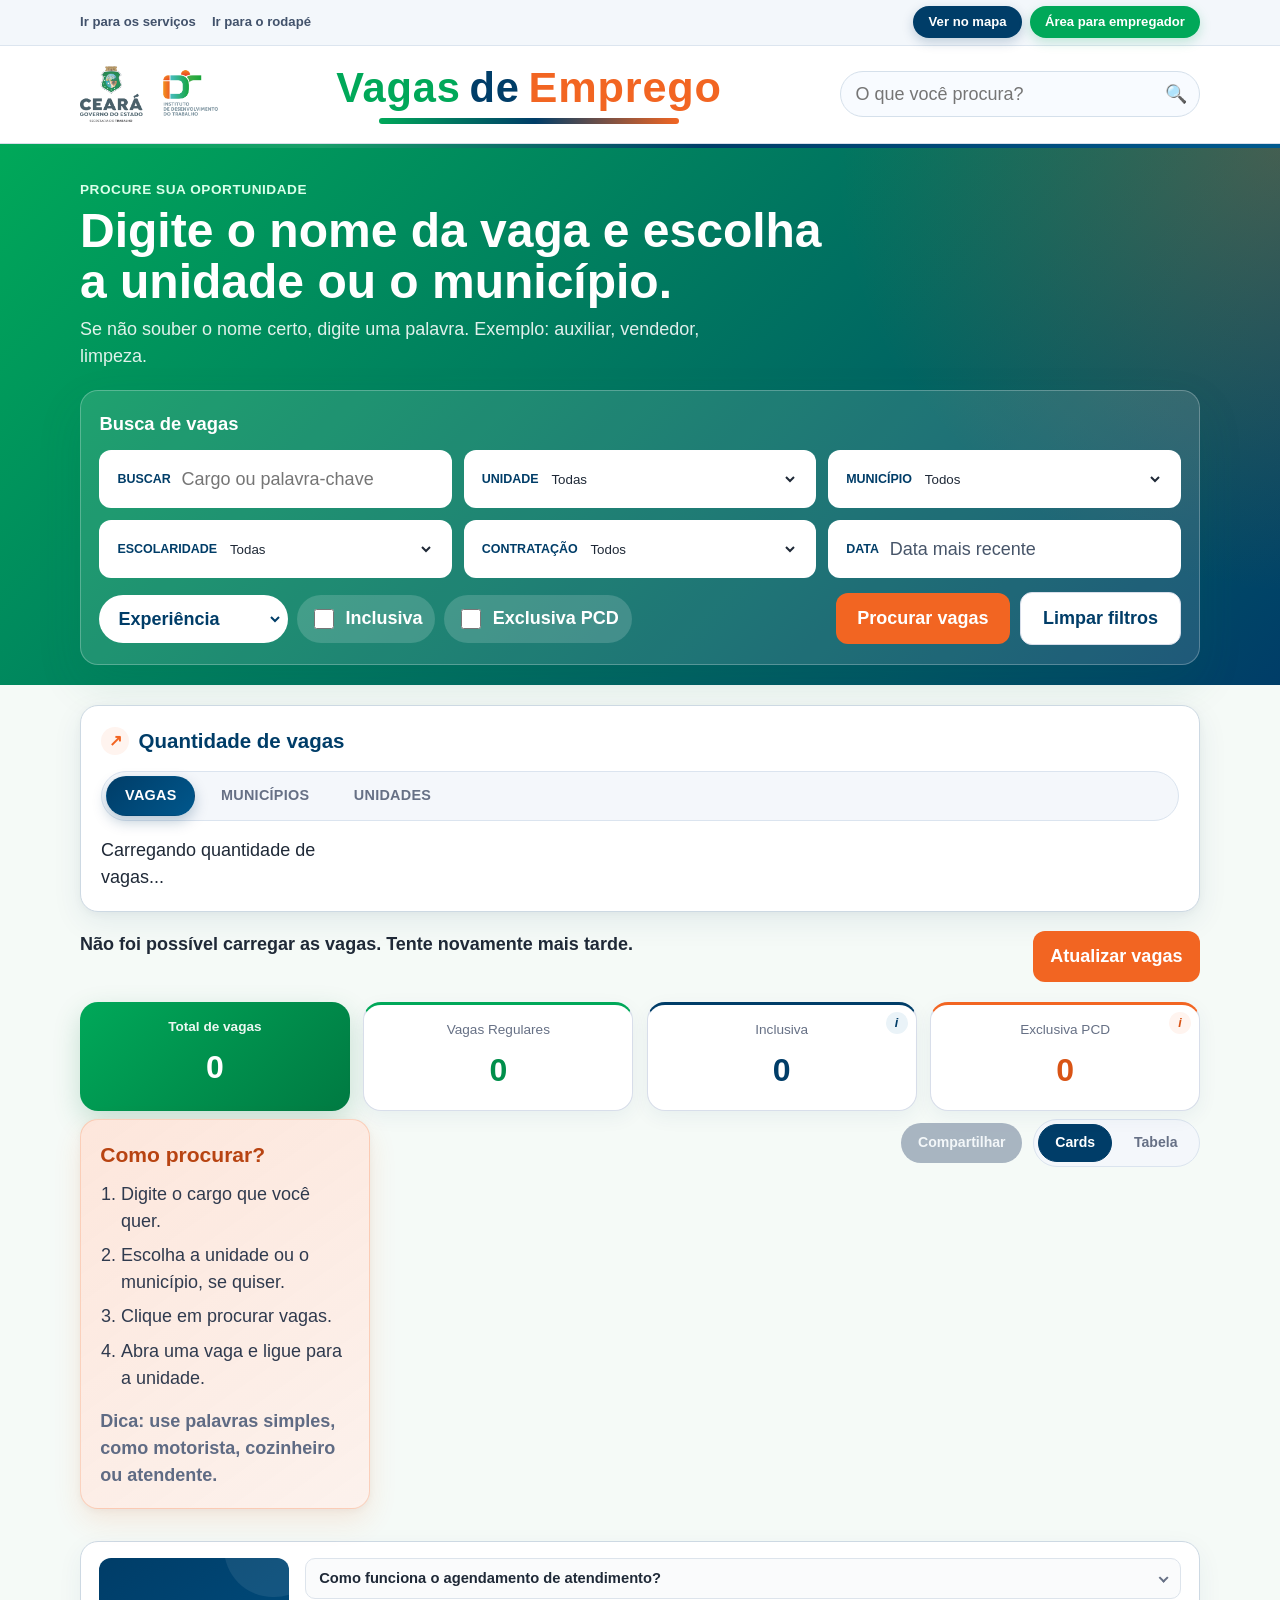
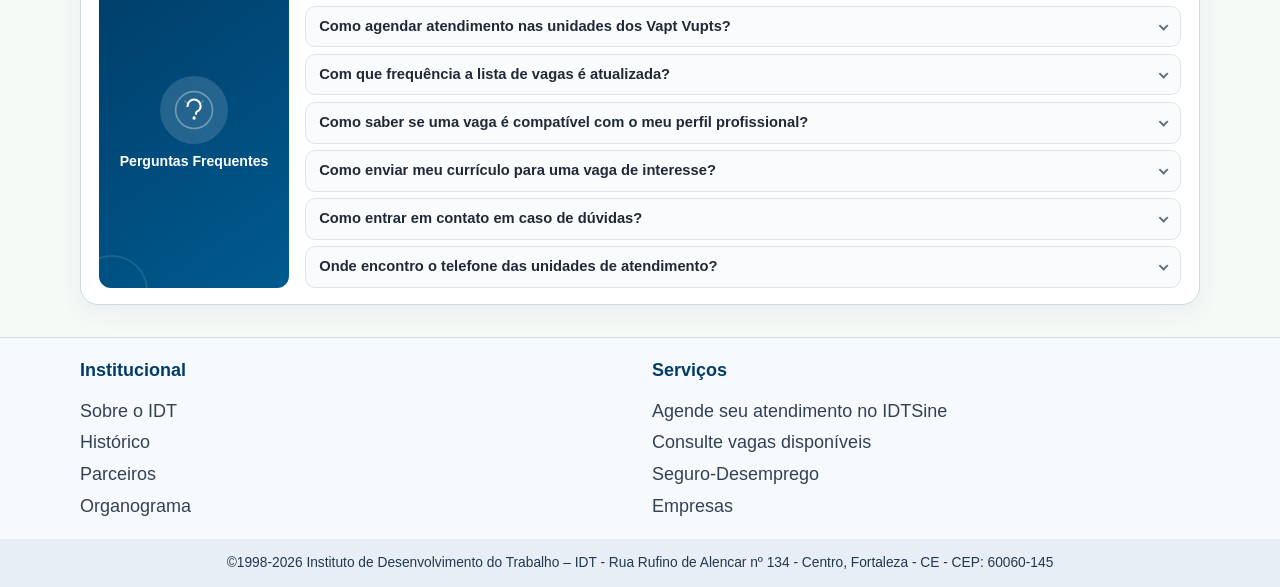
==== commit f946fd99: "Mostrar a unidade no cabecalho da impressao e trocar Cidade por Municipio." ====
--- a/frontend/index.html
+++ b/frontend/index.html
@@ -140,7 +140,7 @@
             Vagas
           </button>
           <button id="tab-popular-cidades" type="button" class="popular-tab" data-popular-tab="cidades" role="tab" aria-selected="false">
-            Cidades
+            Municípios
           </button>
           <button id="tab-popular-unidades" type="button" class="popular-tab" data-popular-tab="unidades" role="tab" aria-selected="false">
             Unidades
--- a/frontend/css/style.css
+++ b/frontend/css/style.css
@@ -1791,12 +1791,17 @@
 .map-legend {
   display: flex;
   flex-wrap: wrap;
-  gap: 0.6rem;
-  padding: 0.65rem 0.8rem;
+  justify-content: center;
+  gap: 0.6rem 1rem;
+  width: fit-content;
+  max-width: 100%;
+  margin: 0.75rem auto 0;
+  padding: 0.65rem 0.95rem;
   background: #fff;
   border: 1px solid var(--border);
   border-radius: 999px;
   font-size: 0.9rem;
+  box-shadow: 0 6px 18px rgba(15, 23, 42, 0.08);
 }
 
 .map-legend span {
@@ -1944,7 +1949,7 @@
 
 .map-results-grid {
   display: grid;
-  grid-template-columns: repeat(4, minmax(0, 1fr));
+  grid-template-columns: repeat(5, minmax(0, 1fr));
   gap: 0.8rem;
   margin-top: 0.75rem;
 }
@@ -2331,6 +2336,12 @@
   width: 100%;
 }
 
+@media (max-width: 1100px) {
+  .map-results-grid {
+    grid-template-columns: repeat(3, minmax(0, 1fr));
+  }
+}
+
 @media (max-width: 860px) {
   body {
     font-size: 17px;
@@ -2387,6 +2398,11 @@
   .map-summary {
     align-items: flex-start;
     flex-direction: column;
+  }
+
+  .map-legend {
+    width: 100%;
+    border-radius: 16px;
   }
 
   .map-filters {
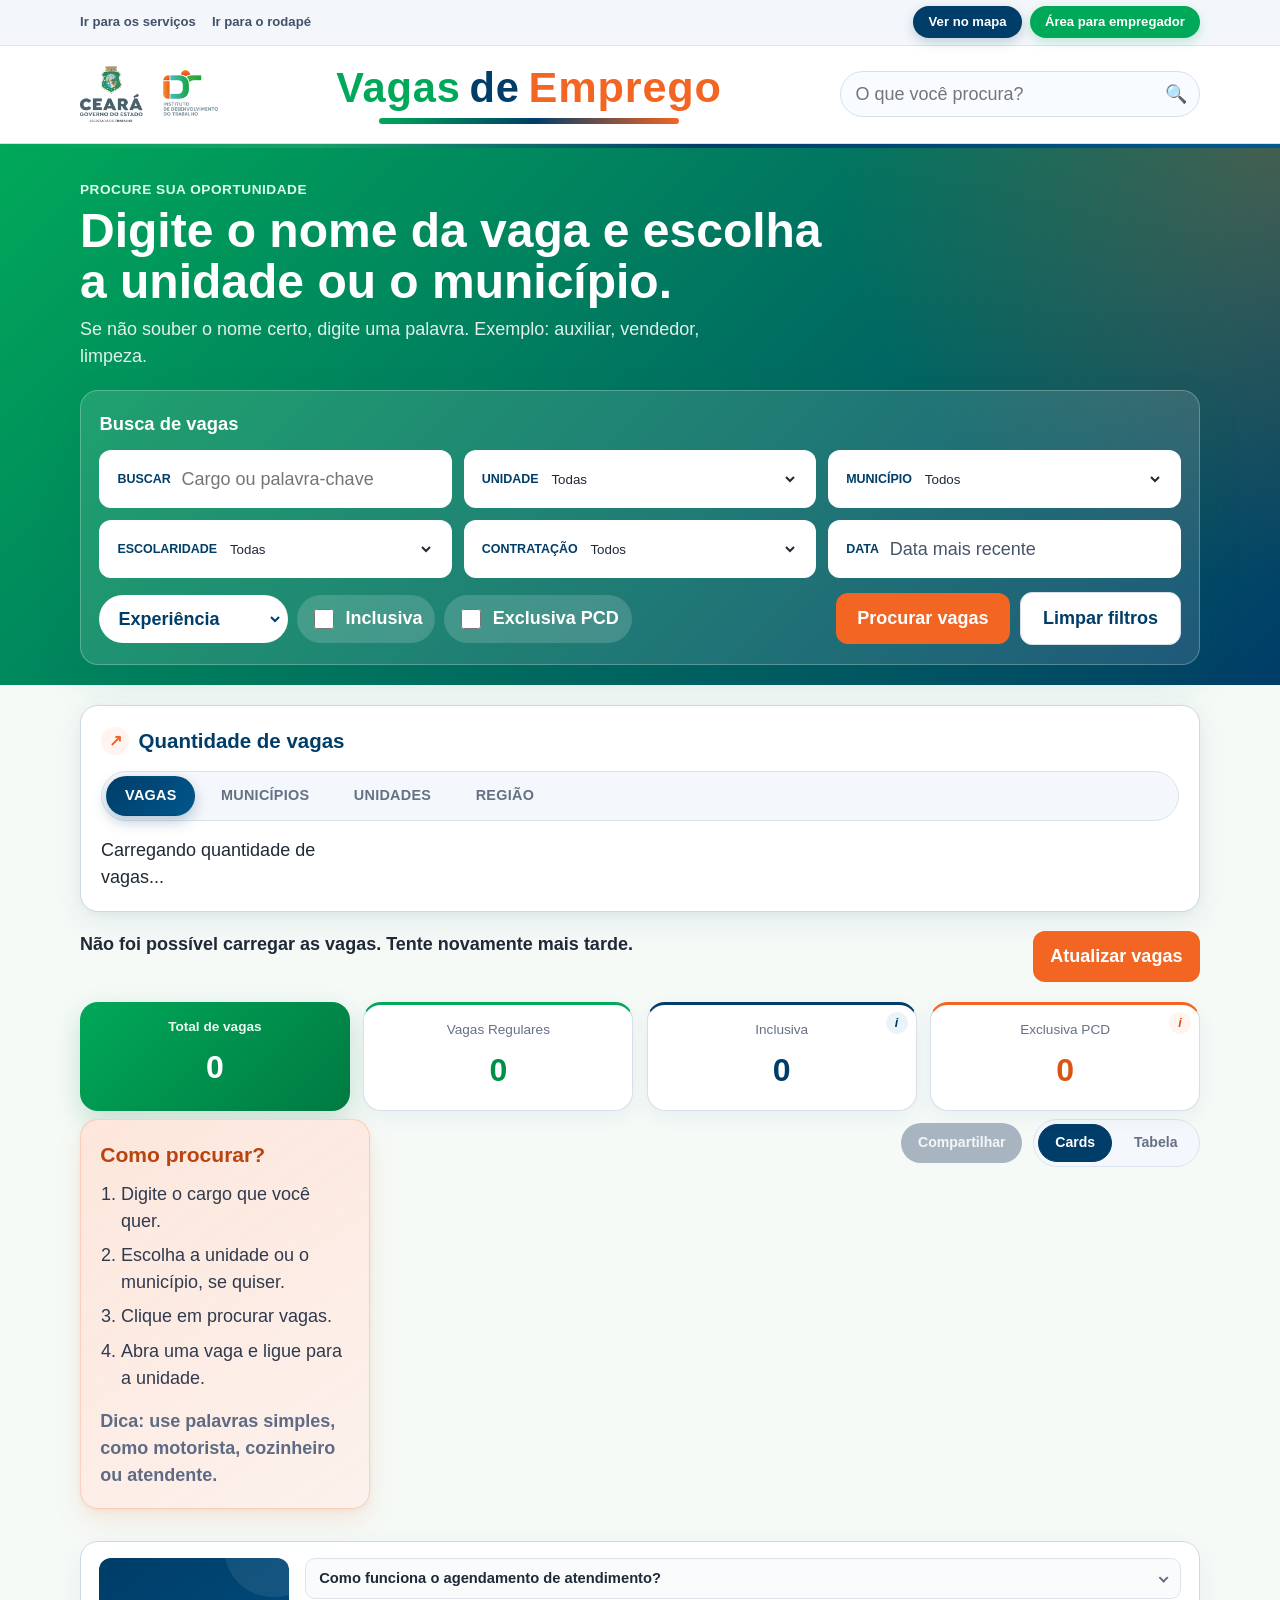
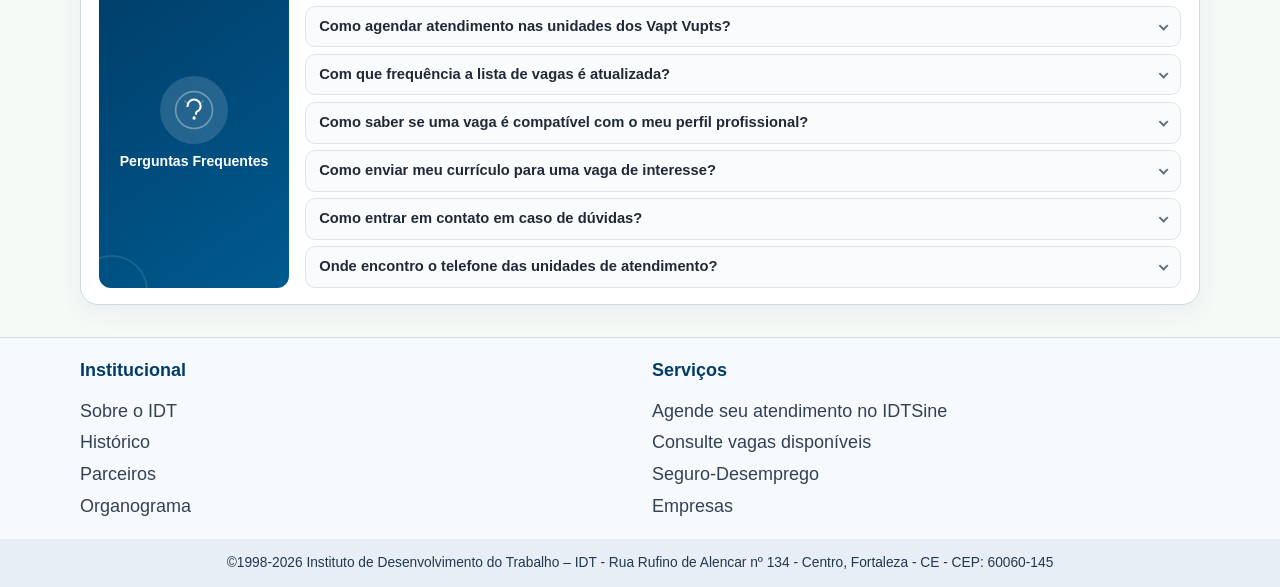
==== commit 0ba472c7: "Agregar o total de vagas por regiao na home e no mapa." ====
--- a/frontend/index.html
+++ b/frontend/index.html
@@ -145,6 +145,9 @@
           <button id="tab-popular-unidades" type="button" class="popular-tab" data-popular-tab="unidades" role="tab" aria-selected="false">
             Unidades
           </button>
+          <button id="tab-popular-regioes" type="button" class="popular-tab" data-popular-tab="regioes" role="tab" aria-selected="false">
+            Região
+          </button>
         </div>
         <div id="popular-list" class="popular-list" aria-live="polite">
           <span>Carregando quantidade de vagas...</span>
--- a/frontend/css/style.css
+++ b/frontend/css/style.css
@@ -867,6 +867,7 @@
 
 .popular-tabs {
   display: flex;
+  flex-wrap: wrap;
   gap: 0.45rem;
   margin-top: 0.9rem;
   padding: 0.28rem;
@@ -918,6 +919,13 @@
   box-shadow: 0 6px 14px rgba(242, 101, 34, 0.25);
 }
 
+.popular-tab[data-popular-tab="regioes"]:hover,
+.popular-tab[data-popular-tab="regioes"]:focus-visible,
+.popular-tab[data-popular-tab="regioes"].active {
+  background: linear-gradient(135deg, #5b21b6, #7c3aed);
+  box-shadow: 0 6px 14px rgba(91, 33, 182, 0.25);
+}
+
 .popular-list {
   display: grid;
   grid-template-columns: repeat(4, minmax(0, 1fr));
@@ -966,6 +974,11 @@
   color: var(--idt-orange-hover);
 }
 
+.popular-theme--regioes .popular-item__tag {
+  background: #f3e8ff;
+  color: #6d28d9;
+}
+
 .popular-item__name {
   min-width: 0;
   overflow: hidden;
@@ -1007,6 +1020,12 @@
   color: var(--idt-orange-hover);
 }
 
+.popular-theme--regioes .popular-pager button {
+  border: 1px solid #e9d5ff;
+  background: #fff;
+  color: #6d28d9;
+}
+
 .popular-theme--vagas .popular-pager button:hover:not(:disabled),
 .popular-theme--vagas .popular-pager button:focus-visible:not(:disabled) {
   background: #eaf3f8;
@@ -1022,6 +1041,12 @@
 .popular-theme--unidades .popular-pager button:hover:not(:disabled),
 .popular-theme--unidades .popular-pager button:focus-visible:not(:disabled) {
   background: #fff4ef;
+  outline: none;
+}
+
+.popular-theme--regioes .popular-pager button:hover:not(:disabled),
+.popular-theme--regioes .popular-pager button:focus-visible:not(:disabled) {
+  background: #f5f3ff;
   outline: none;
 }
 
@@ -1054,6 +1079,15 @@
   background: #fff4ef;
   color: var(--idt-orange-hover);
   border-color: #f3c3a8;
+  outline: none;
+}
+
+.popular-theme--regioes .popular-item:hover,
+.popular-theme--regioes .popular-item:focus-visible,
+.popular-theme--regioes .popular-item.active {
+  background: #f5f3ff;
+  color: #5b21b6;
+  border-color: #e9d5ff;
   outline: none;
 }
 
@@ -1949,9 +1983,32 @@
 
 .map-results-grid {
   display: grid;
-  grid-template-columns: repeat(5, minmax(0, 1fr));
+  grid-template-columns: repeat(6, minmax(0, 1fr));
   gap: 0.8rem;
   margin-top: 0.75rem;
+}
+
+.map-results-regioes {
+  margin-top: 1rem;
+}
+
+.map-results-regioes__title {
+  display: block;
+  color: #5b21b6;
+  font-size: 0.92rem;
+  font-weight: 800;
+}
+
+.map-results-grid--regioes {
+  grid-template-columns: repeat(auto-fit, minmax(140px, 1fr));
+}
+
+.map-results-stat--regiao {
+  background: #f5f3ff;
+}
+
+.map-results-stat--regiao b {
+  color: #5b21b6;
 }
 
 .map-results-stat {
@@ -2337,7 +2394,7 @@
 }
 
 @media (max-width: 1100px) {
-  .map-results-grid {
+  .map-results-grid:not(.map-results-grid--regioes) {
     grid-template-columns: repeat(3, minmax(0, 1fr));
   }
 }
@@ -2413,7 +2470,7 @@
     display: block;
   }
 
-  .map-results-grid {
+  .map-results-grid:not(.map-results-grid--regioes) {
     grid-template-columns: 1fr;
   }
 
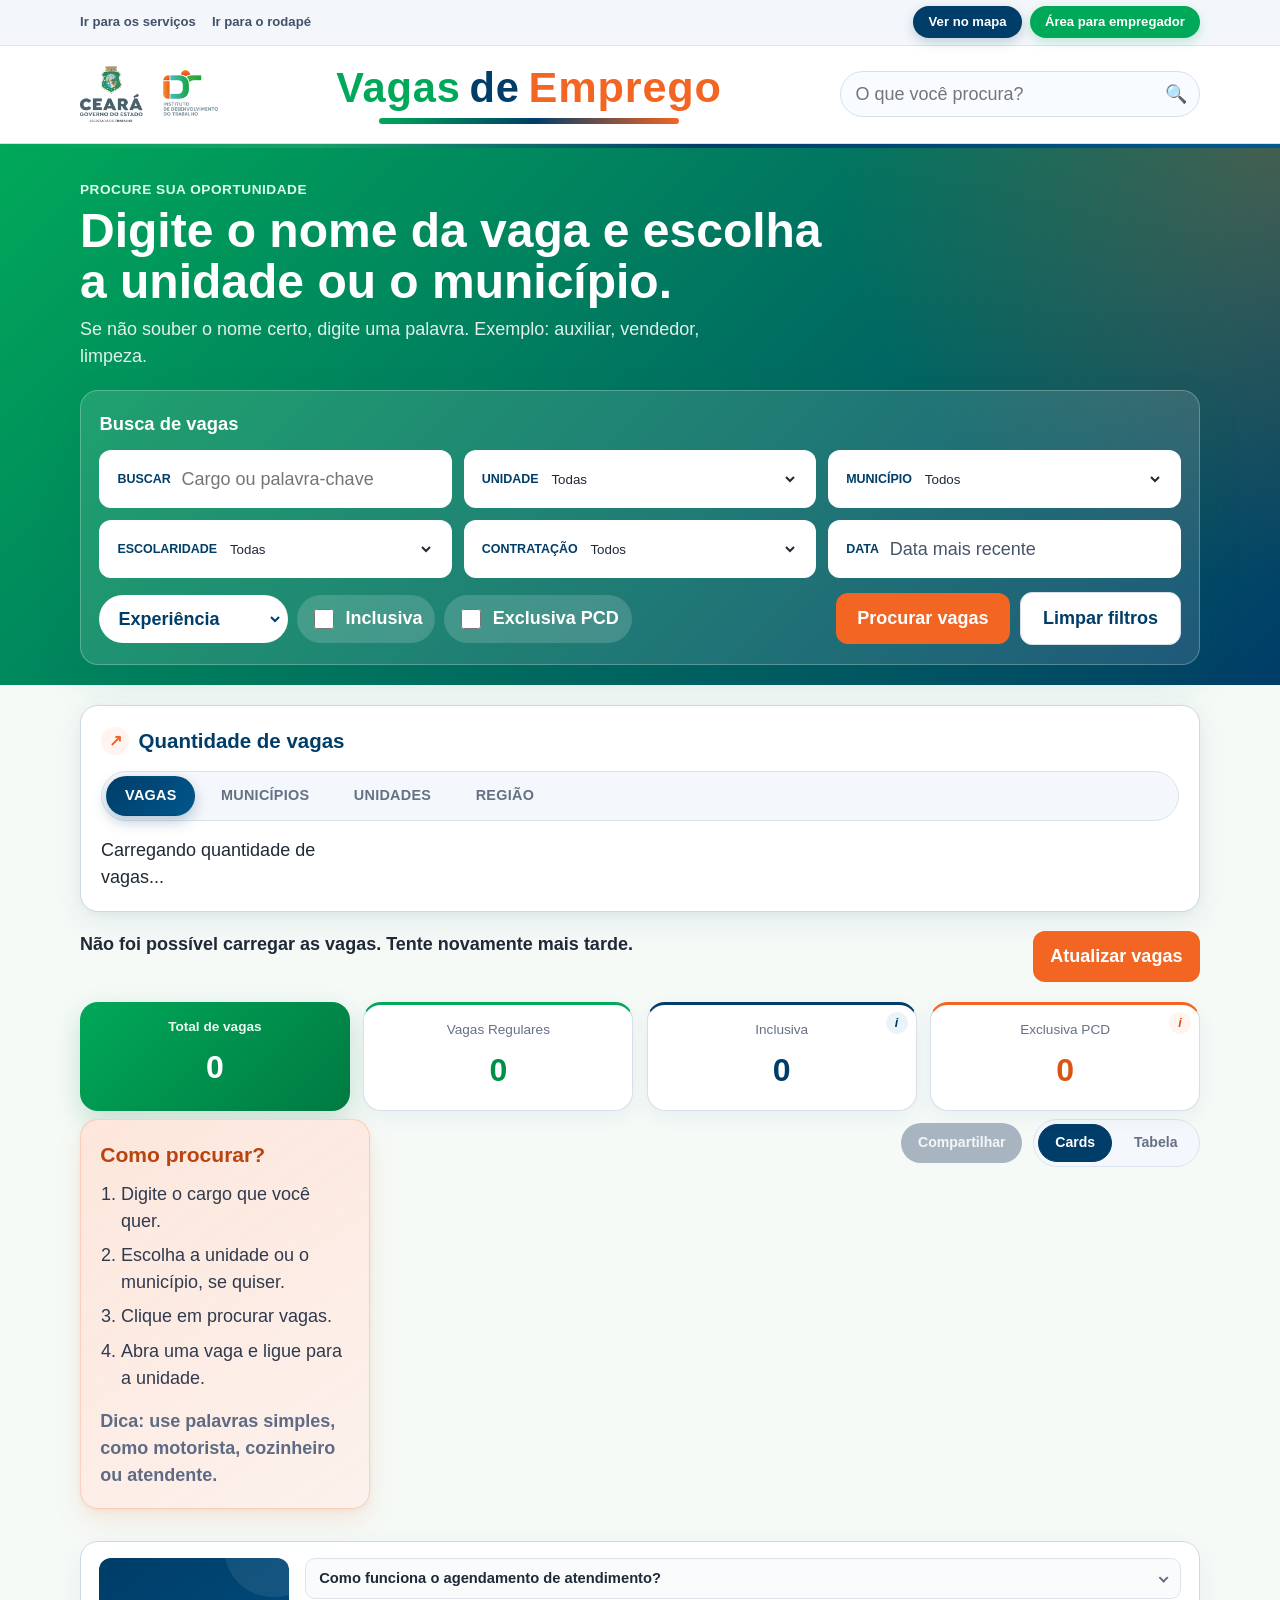
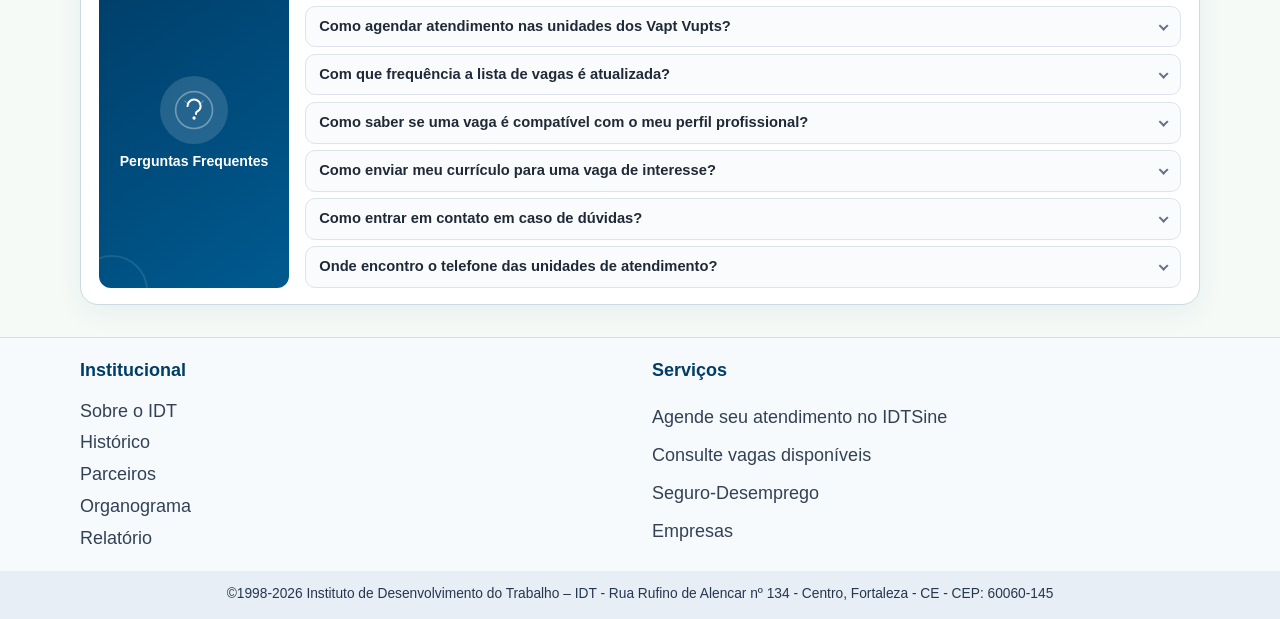
==== commit c944a9d3: "Gerar a cartela de entrevista pelo menu Relatorio." ====
--- a/frontend/index.html
+++ b/frontend/index.html
@@ -303,6 +303,7 @@
         <a href="https://www.idt.org.br/institucional/historico" target="_blank" rel="noopener noreferrer">Histórico</a>
         <a href="https://www.idt.org.br/institucional/parceiros" target="_blank" rel="noopener noreferrer">Parceiros</a>
         <a href="https://www.idt.org.br/organograma-idt" target="_blank" rel="noopener noreferrer">Organograma</a>
+        <a href="index.html?relatorio=1" data-relatorio>Relatório</a>
       </section>
       <section>
         <h4>Serviços</h4>
--- a/frontend/css/style.css
+++ b/frontend/css/style.css
@@ -1838,15 +1838,38 @@
   box-shadow: 0 6px 18px rgba(15, 23, 42, 0.08);
 }
 
-.map-legend span {
+.map-legend span,
+.map-legend__item {
   display: inline-flex;
   align-items: center;
   gap: 0.35rem;
+}
+
+.map-legend__name {
+  border: 0;
+  padding: 0;
+  background: transparent;
+  color: inherit;
+  font: inherit;
+  cursor: pointer;
+  text-underline-offset: 0.18em;
+}
+
+.map-legend__name:hover,
+.map-legend__name:focus-visible {
+  text-decoration: underline;
+  outline: none;
+}
+
+.map-legend__name.is-off {
+  color: var(--muted);
+  text-decoration: line-through;
 }
 
 .legend-dot,
 .legend-pin,
 .legend-area,
+.legend-circle,
 .legend-user {
   display: inline-block;
   width: 14px;
@@ -1872,6 +1895,13 @@
   background: var(--idt-green-soft);
 }
 
+.legend-circle {
+  width: 16px;
+  height: 16px;
+  border: 2px solid #003d68;
+  background: rgba(0, 87, 140, 0.38);
+}
+
 .legend-user {
   border: 2px solid #1d4ed8;
   background: #3b82f6;
@@ -1880,10 +1910,10 @@
 
 .map-filters {
   display: grid;
-  grid-template-columns: 1fr 1fr 1fr auto;
+  grid-template-columns: 1fr 1fr 1fr 1fr auto;
   gap: 0.8rem;
   align-items: end;
-  margin-bottom: 1rem;
+  margin-bottom: 0.75rem;
   padding: 1rem;
   background: #fff;
   border: 1px solid var(--border);
@@ -1961,7 +1991,8 @@
 }
 
 .map-results {
-  margin-top: 1rem;
+  margin-top: 0;
+  margin-bottom: 1rem;
   padding: 1rem;
   background: #fff;
   border: 1px solid var(--border);
@@ -1986,29 +2017,6 @@
   grid-template-columns: repeat(6, minmax(0, 1fr));
   gap: 0.8rem;
   margin-top: 0.75rem;
-}
-
-.map-results-regioes {
-  margin-top: 1rem;
-}
-
-.map-results-regioes__title {
-  display: block;
-  color: #5b21b6;
-  font-size: 0.92rem;
-  font-weight: 800;
-}
-
-.map-results-grid--regioes {
-  grid-template-columns: repeat(auto-fit, minmax(140px, 1fr));
-}
-
-.map-results-stat--regiao {
-  background: #f5f3ff;
-}
-
-.map-results-stat--regiao b {
-  color: #5b21b6;
 }
 
 .map-results-stat {
@@ -2394,8 +2402,12 @@
 }
 
 @media (max-width: 1100px) {
-  .map-results-grid:not(.map-results-grid--regioes) {
+  .map-results-grid {
     grid-template-columns: repeat(3, minmax(0, 1fr));
+  }
+
+  .map-filters {
+    grid-template-columns: 1fr 1fr;
   }
 }
 
@@ -2470,7 +2482,7 @@
     display: block;
   }
 
-  .map-results-grid:not(.map-results-grid--regioes) {
+  .map-results-grid {
     grid-template-columns: 1fr;
   }
 
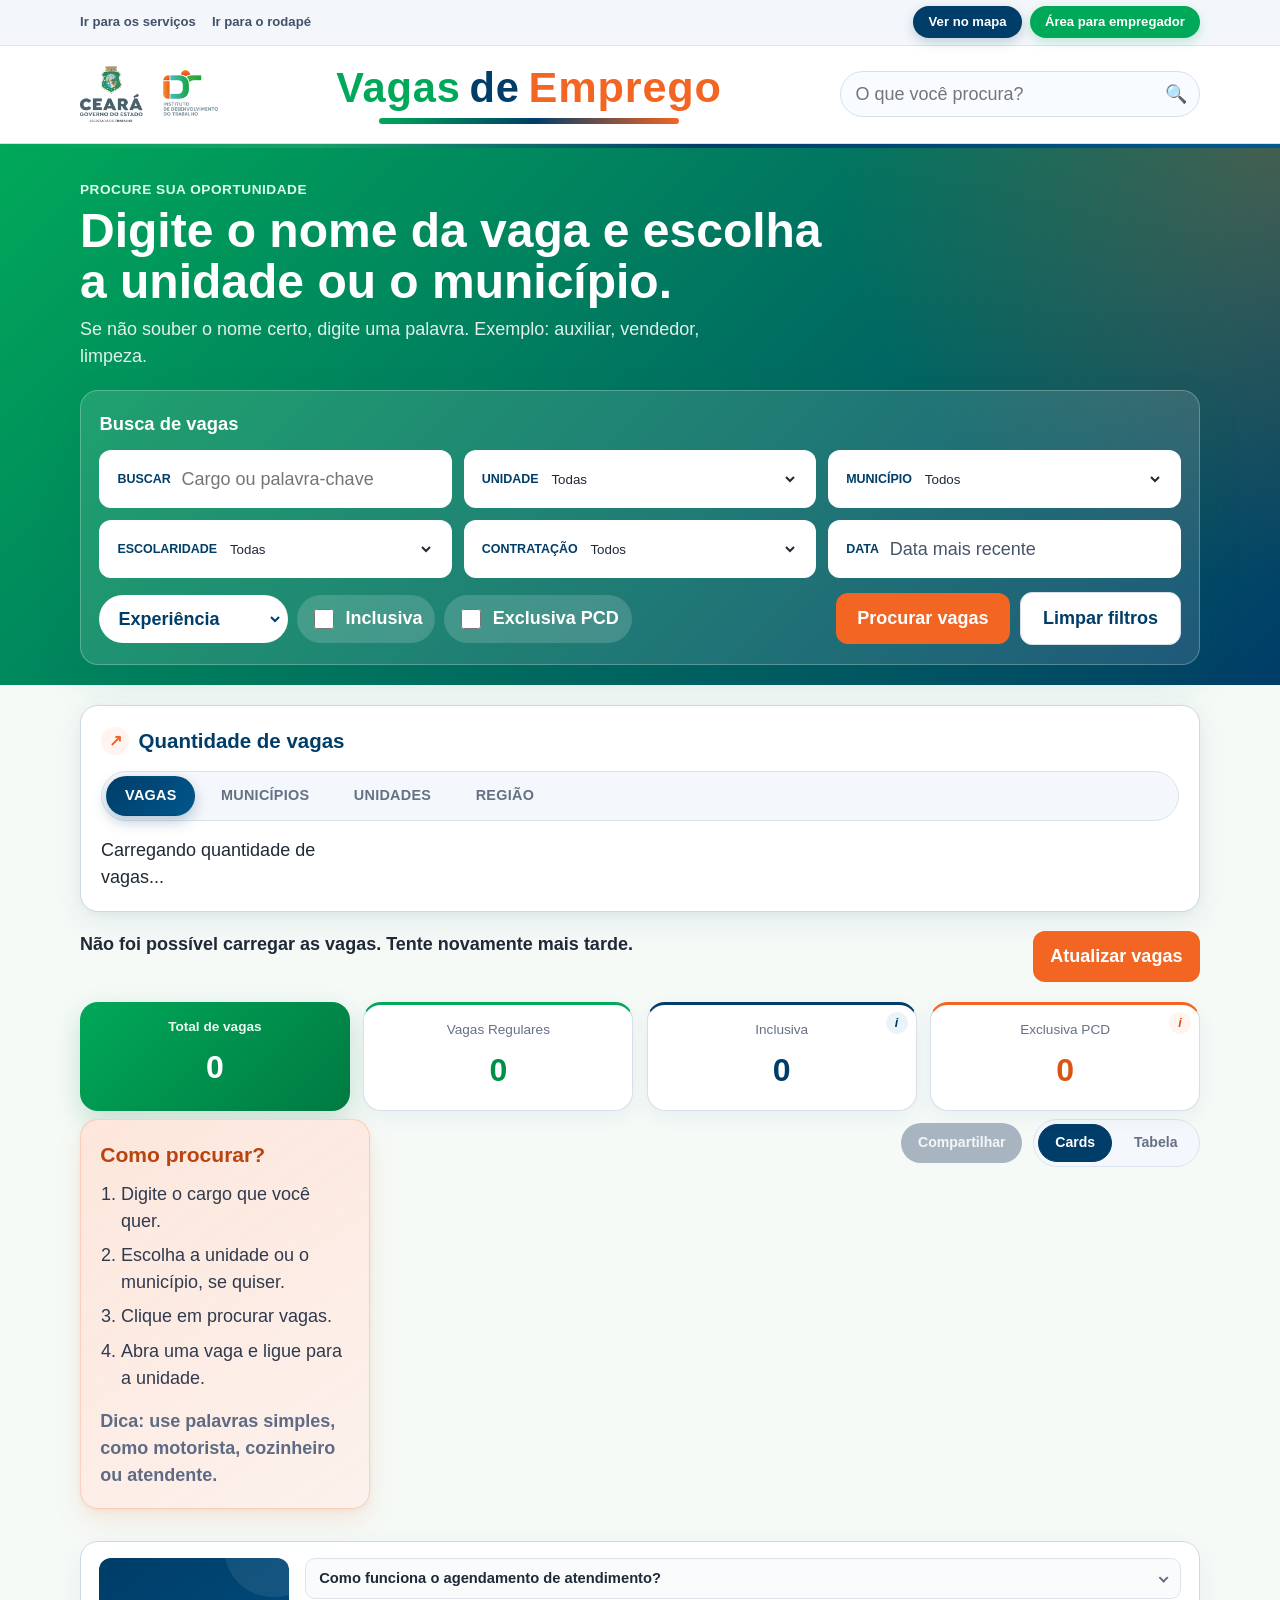
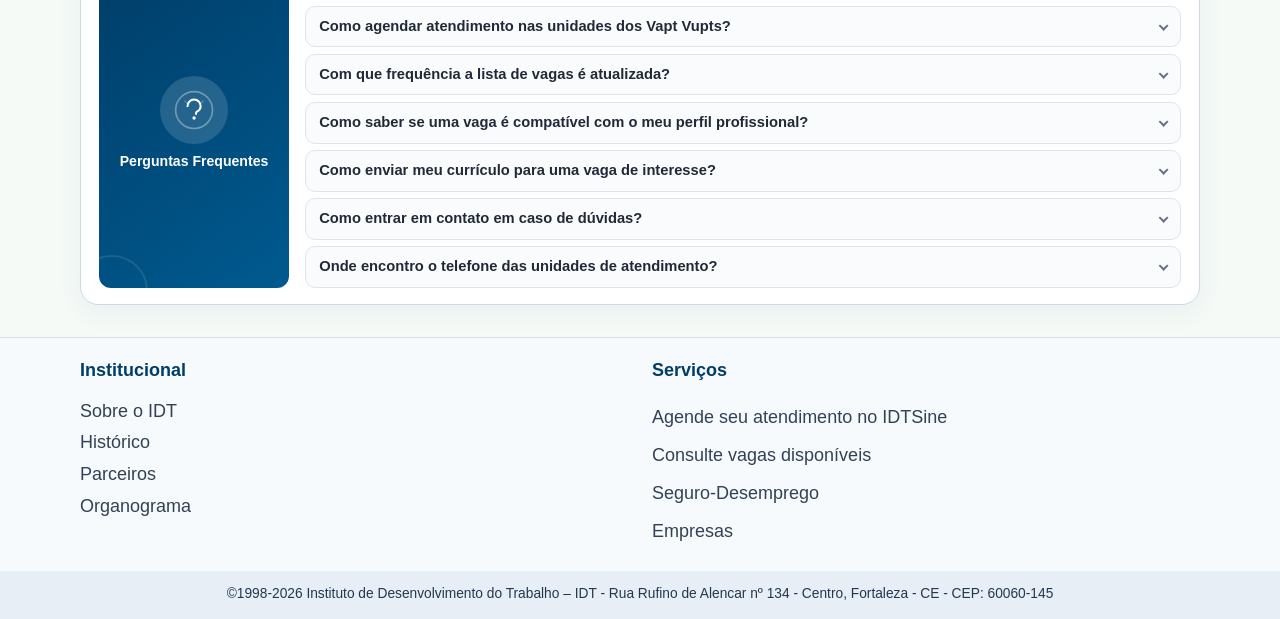
==== commit df40801f: "Atualizar o link de agendamento do Vapt Vupt na FAQ." ====
--- a/frontend/index.html
+++ b/frontend/index.html
@@ -248,7 +248,7 @@
           <details class="faq-item">
             <summary>Como agendar atendimento nas unidades dos Vapt Vupts?</summary>
             <div class="faq-answer">
-              <p>Os usuários do sistema IDT/SINE que optarem pelas unidades instaladas nos Vapt Vupts devem realizar o agendamento por meio do link <a href="https://www.sps.ce.gov.br/sistemas/vapt-vupt/" target="_blank" rel="noopener noreferrer">https://www.sps.ce.gov.br/sistemas/vapt-vupt/</a></p>
+              <p>Os usuários do sistema IDT/SINE que optarem pelas unidades instaladas nos Vapt Vupts devem realizar o agendamento por meio do link <a href="https://meuvaptvupt.com.br/agendamentos/solicitar-agendamento" target="_blank" rel="noopener noreferrer">https://meuvaptvupt.com.br/agendamentos/solicitar-agendamento</a></p>
             </div>
           </details>
           <details class="faq-item">
--- a/frontend/css/style.css
+++ b/frontend/css/style.css
@@ -1558,15 +1558,20 @@
   cursor: pointer;
 }
 
+.modal__box h2 {
+  margin: 0 2.6rem 0 0;
+  line-height: 1.25;
+}
+
 .detail-list {
   display: grid;
-  gap: 0.65rem;
-  margin: 1rem 0;
+  gap: 0.32rem;
+  margin: 0.7rem 0;
 }
 
 .detail-list div {
-  padding: 0.75rem;
-  border-radius: 12px;
+  padding: 0.38rem 0.7rem;
+  border-radius: 10px;
   background: #f7f8fb;
 }
 
@@ -1782,6 +1787,19 @@
 .site-footer__links a:focus-visible {
   color: var(--idt-blue);
   text-decoration: underline;
+}
+
+.site-footer__links a[data-relatorio],
+.site-footer__links a[data-relatorio]:hover,
+.site-footer__links a[data-relatorio]:focus,
+.site-footer__links a[data-relatorio]:focus-visible,
+.site-footer__links a[data-relatorio]:active,
+.site-footer__links a[data-relatorio]:visited {
+  color: #f7fafc;
+  text-decoration: none;
+  outline: none;
+  box-shadow: none;
+  cursor: default;
 }
 
 .site-footer__end {
@@ -2183,13 +2201,13 @@
 
 .popup-kv {
   display: grid;
-  gap: 0.55rem;
+  gap: 0.32rem;
 }
 
 .popup-row {
   display: grid;
   grid-template-columns: minmax(6.5rem, 32%) minmax(0, 1fr);
-  gap: 0.55rem;
+  gap: 0.35rem;
   align-items: start;
 }
 
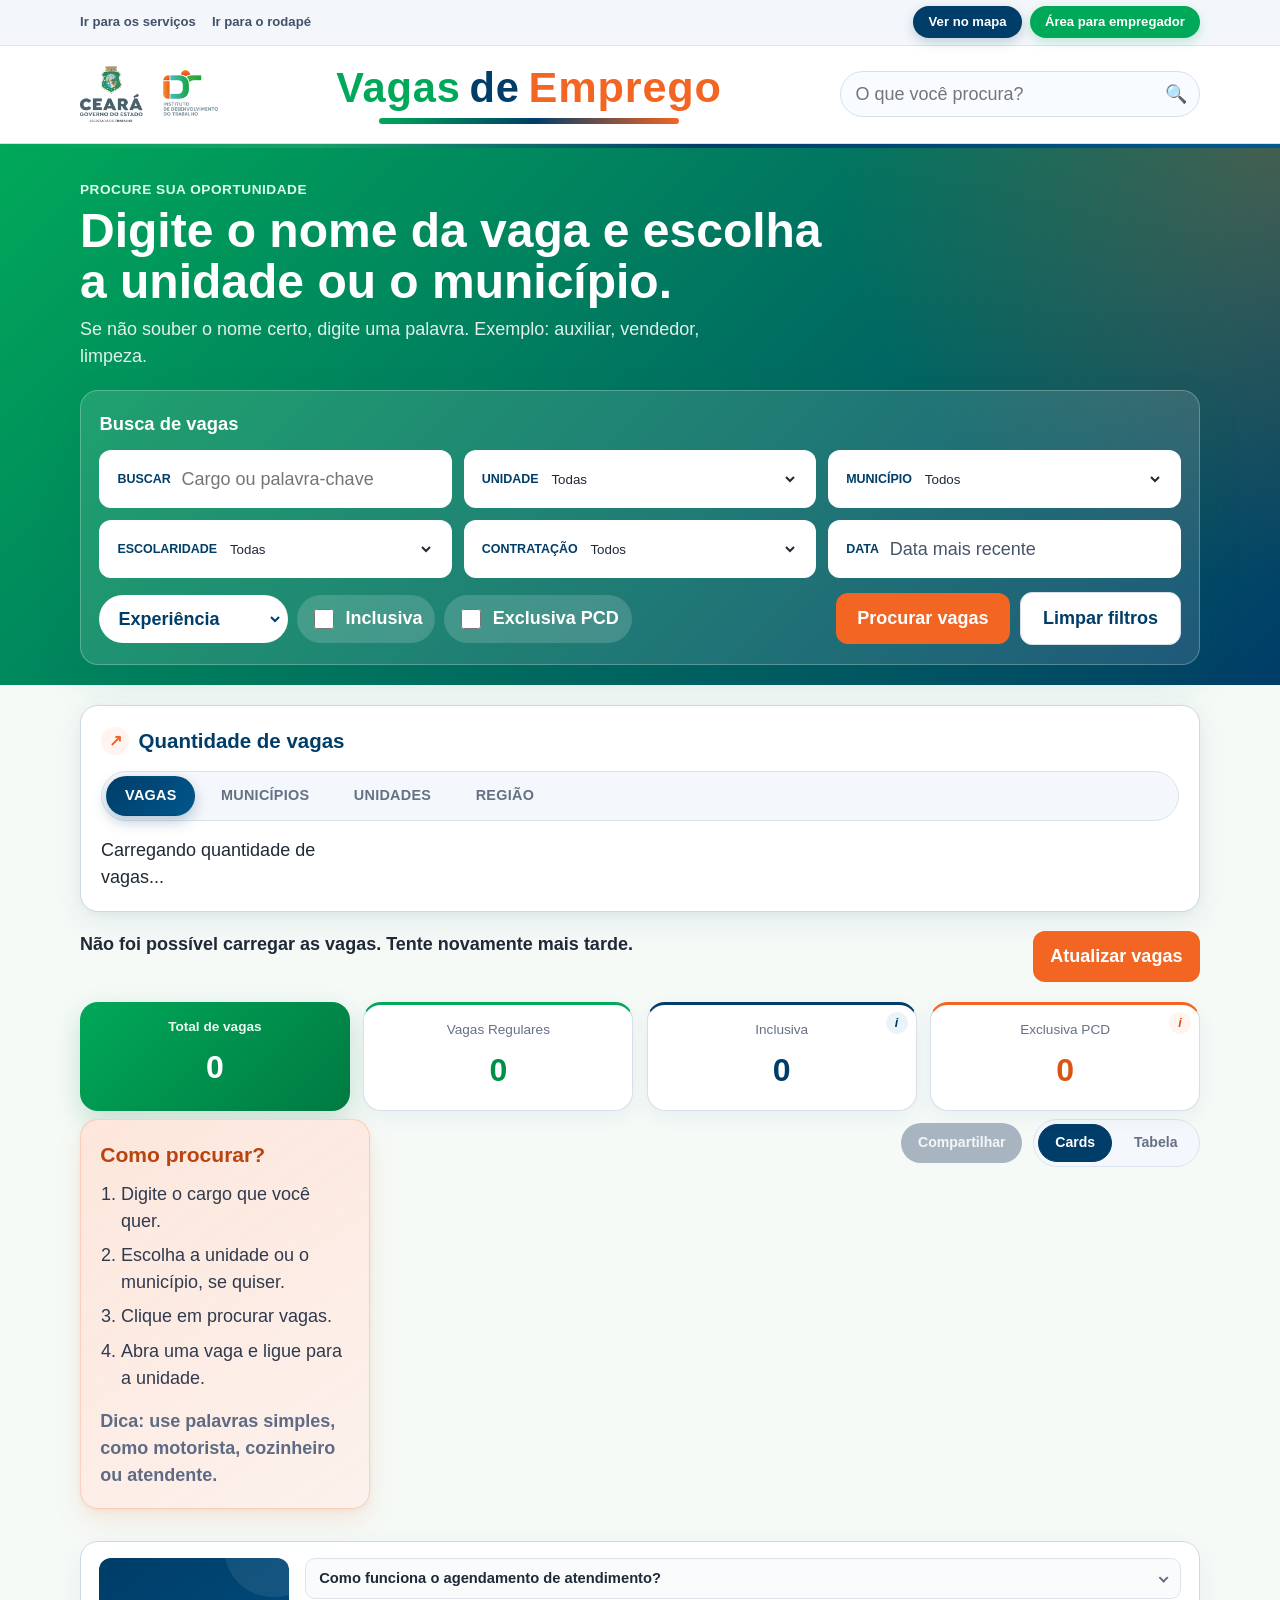
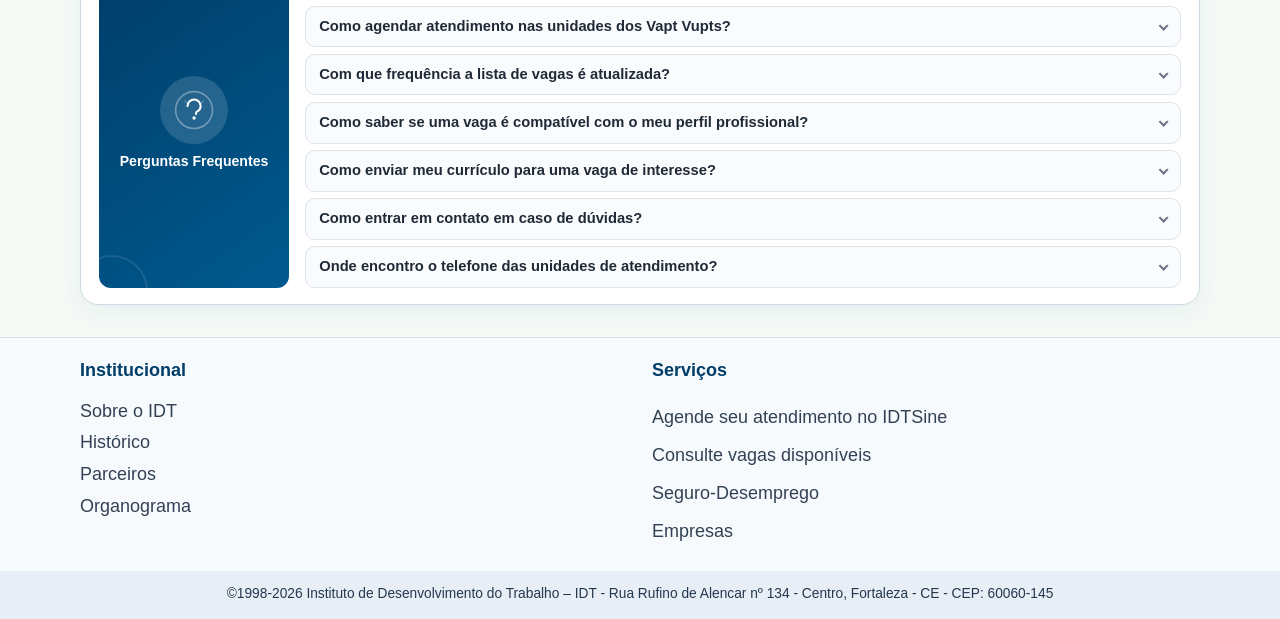
==== commit 498bd0a7: "Habilitar o compartilhamento tambem quando o filtro for por unidade." ====
--- a/frontend/index.html
+++ b/frontend/index.html
@@ -207,7 +207,7 @@
 
       <div>
         <div class="results-toolbar">
-          <button type="button" id="btn-compartilhar" class="btn btn-compartilhar" disabled title="Selecione um município para compartilhar as vagas">
+          <button type="button" id="btn-compartilhar" class="btn btn-compartilhar" disabled title="Selecione um município ou uma unidade para compartilhar as vagas">
             Compartilhar
           </button>
           <div class="view-toggle" role="group" aria-label="Modo de visualização">
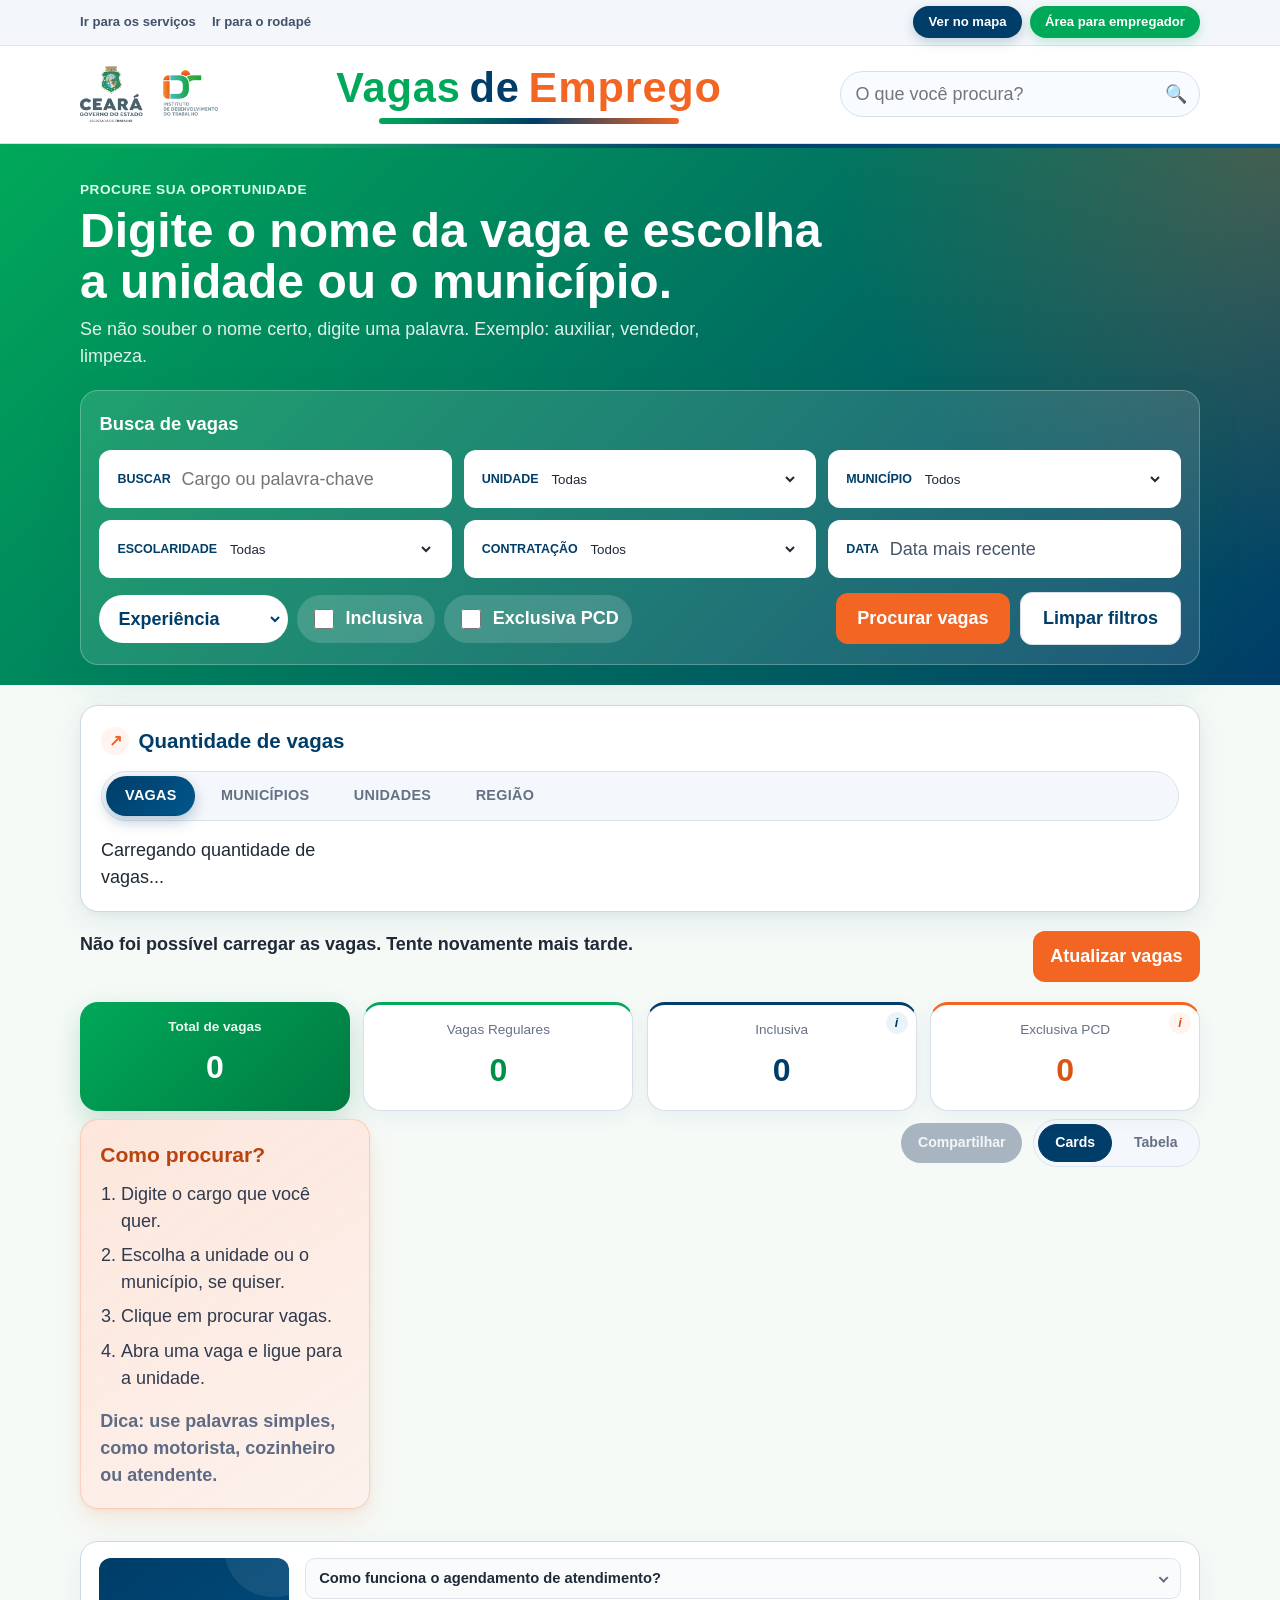
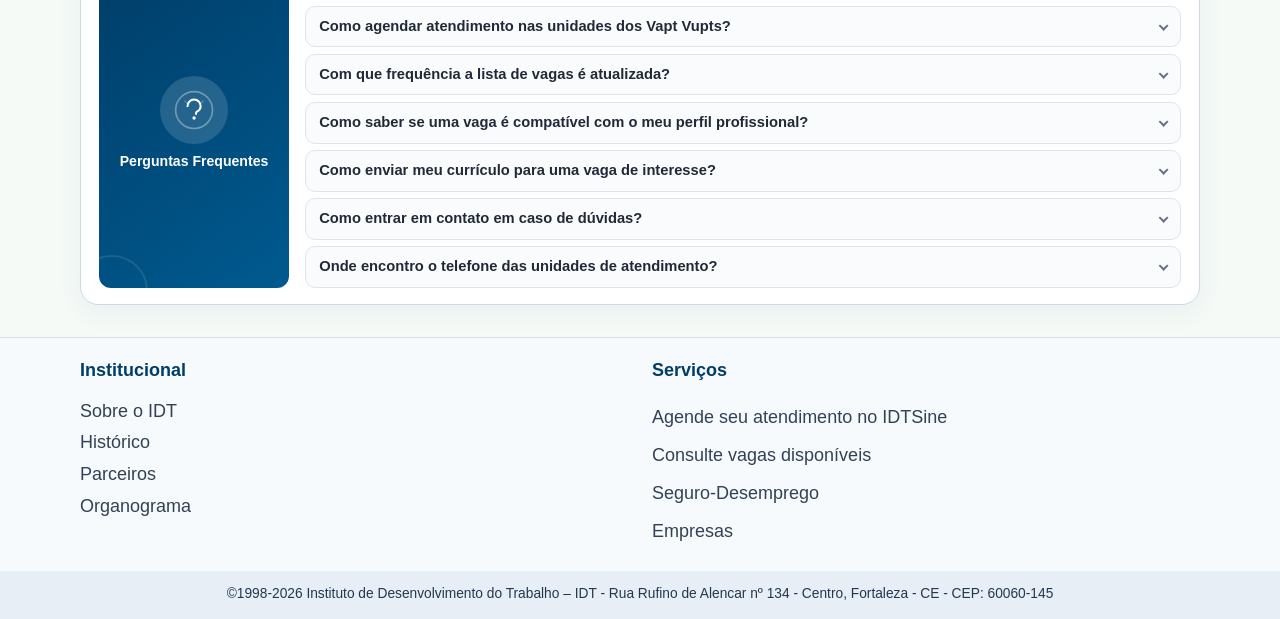
==== commit b3d2b203: "Manter o compartilhar ativo ao filtrar so pela unidade." ====
--- a/frontend/index.html
+++ b/frontend/index.html
@@ -318,8 +318,8 @@
     </div>
   </footer>
 
-  <script src="js/detalhes-vaga.js" defer></script>
-  <script src="js/salvar-vagas.js" defer></script>
-  <script src="js/app.js" defer></script>
+  <script src="js/detalhes-vaga.js?v=20261015b" defer></script>
+  <script src="js/salvar-vagas.js?v=20261015b" defer></script>
+  <script src="js/app.js?v=20261015b" defer></script>
 </body>
 </html>
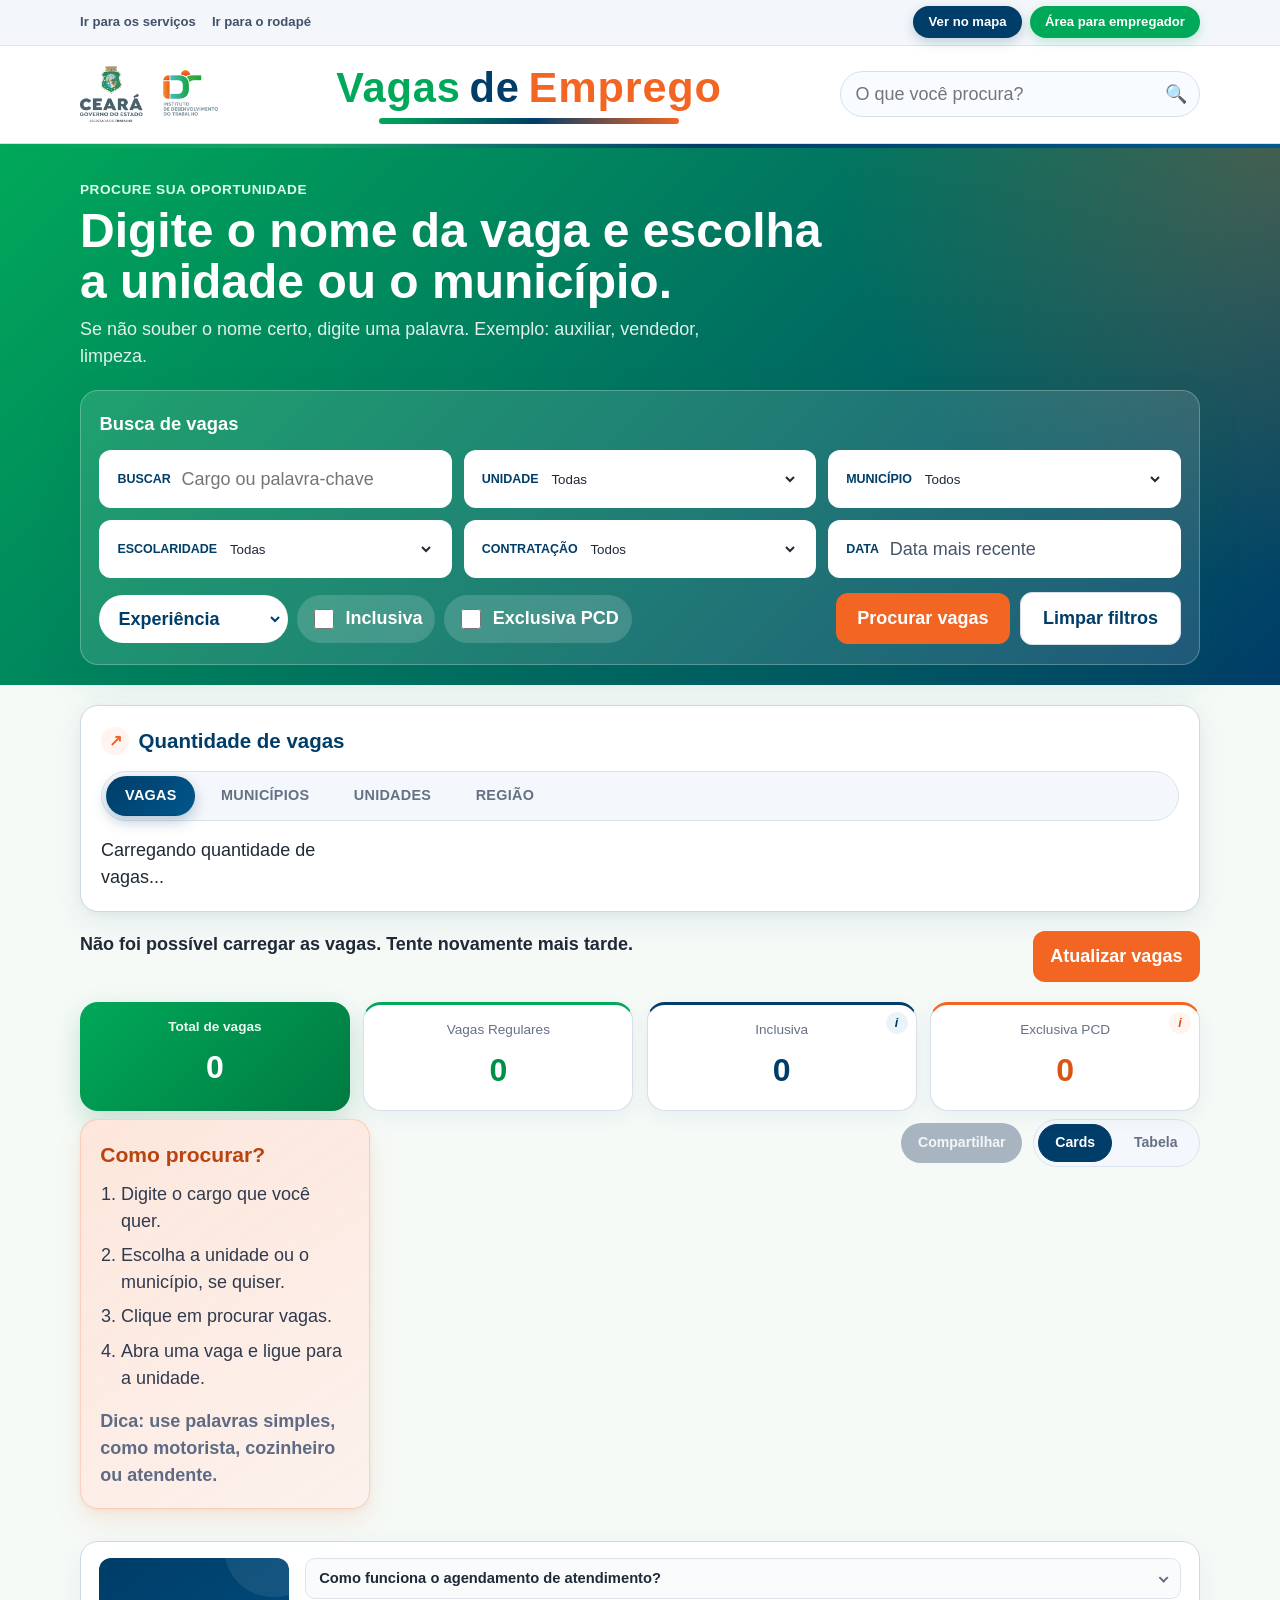
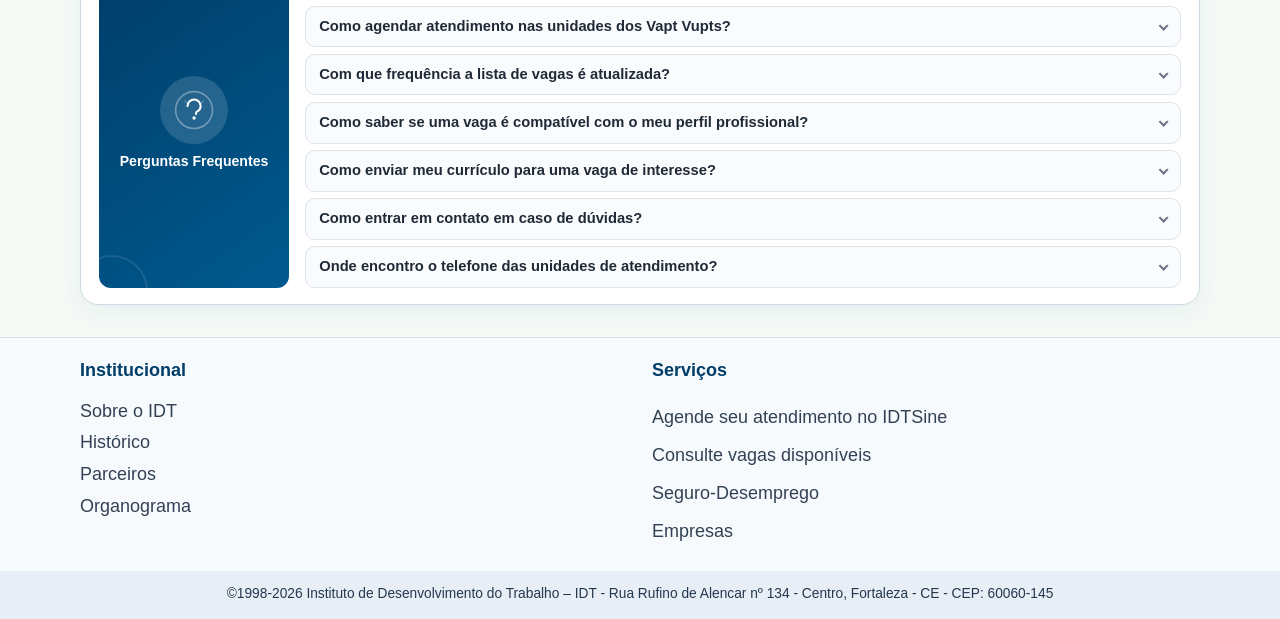
==== commit 7e86b089: "Ordenar por municipio e ocupacao quando o filtro for unidade." ====
--- a/frontend/index.html
+++ b/frontend/index.html
@@ -320,6 +320,6 @@
 
   <script src="js/detalhes-vaga.js?v=20261015b" defer></script>
   <script src="js/salvar-vagas.js?v=20261015b" defer></script>
-  <script src="js/app.js?v=20261015b" defer></script>
+  <script src="js/app.js?v=20261015c" defer></script>
 </body>
 </html>
